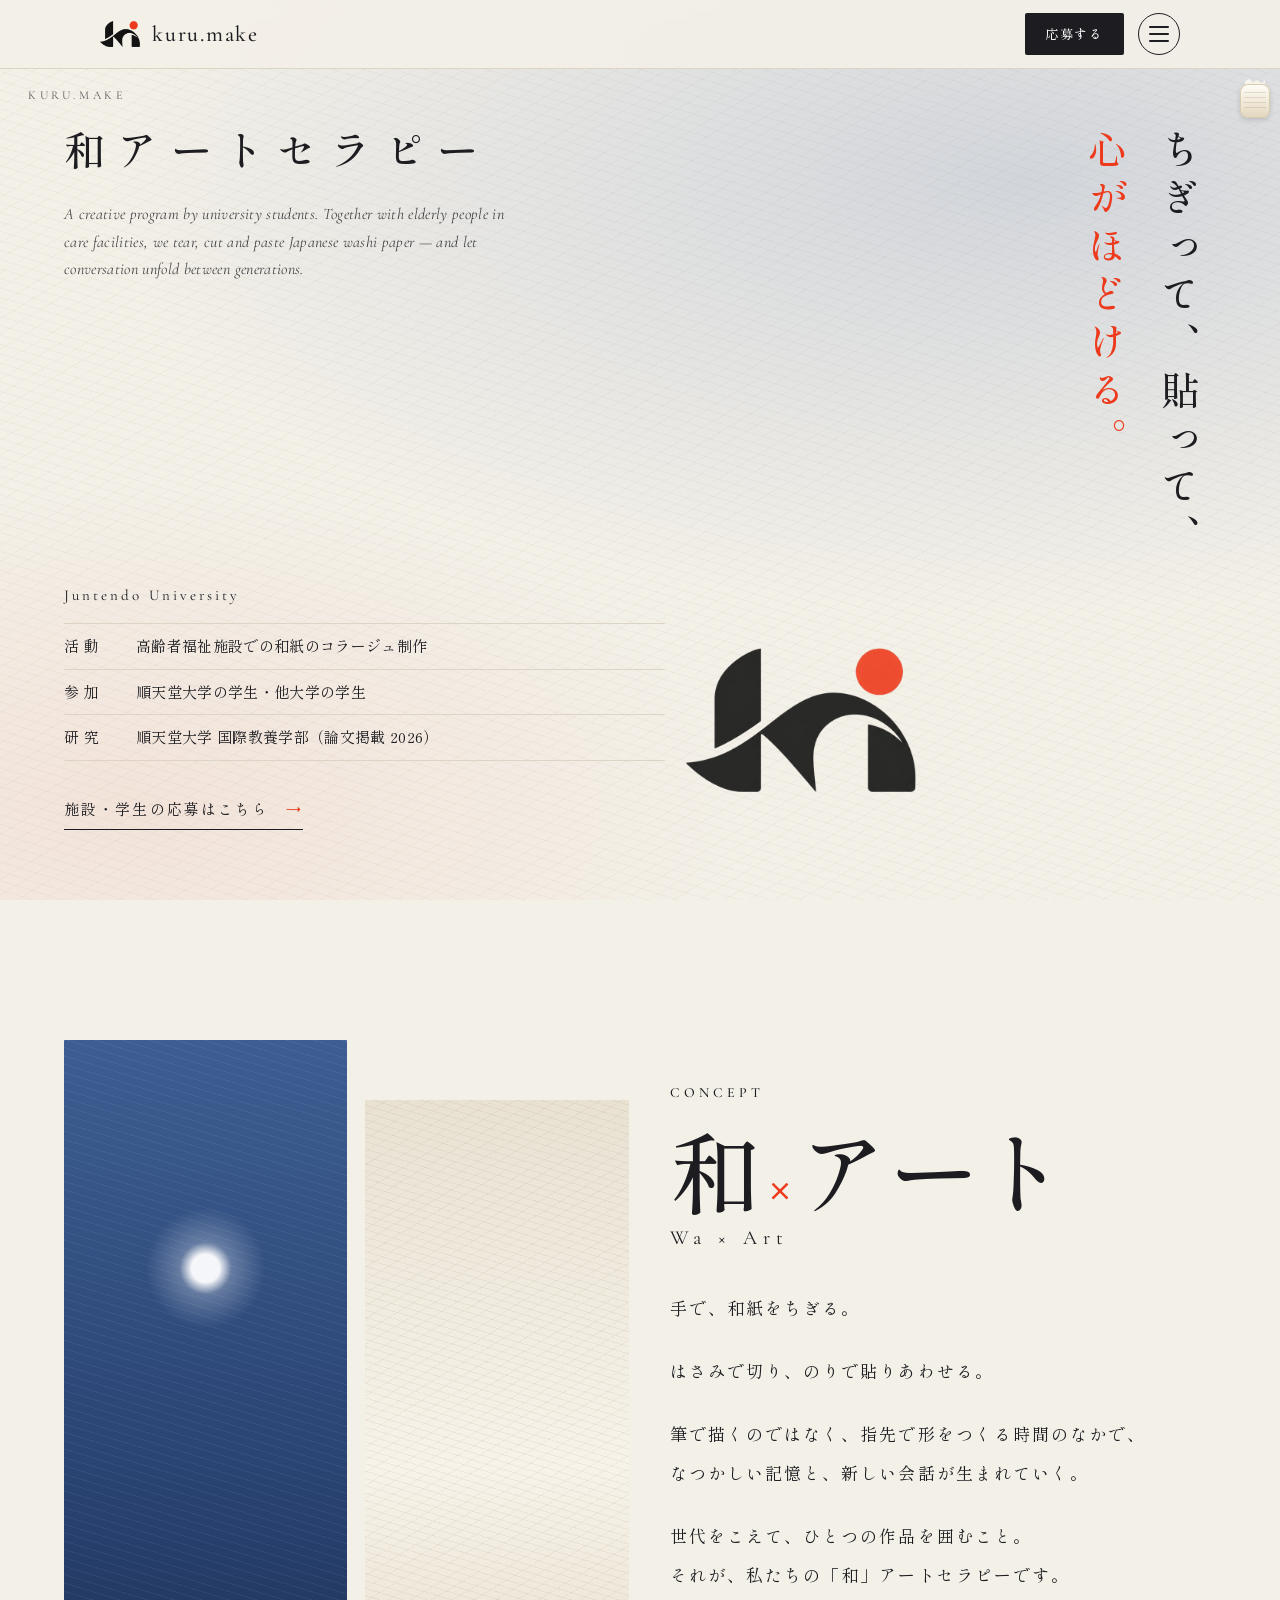
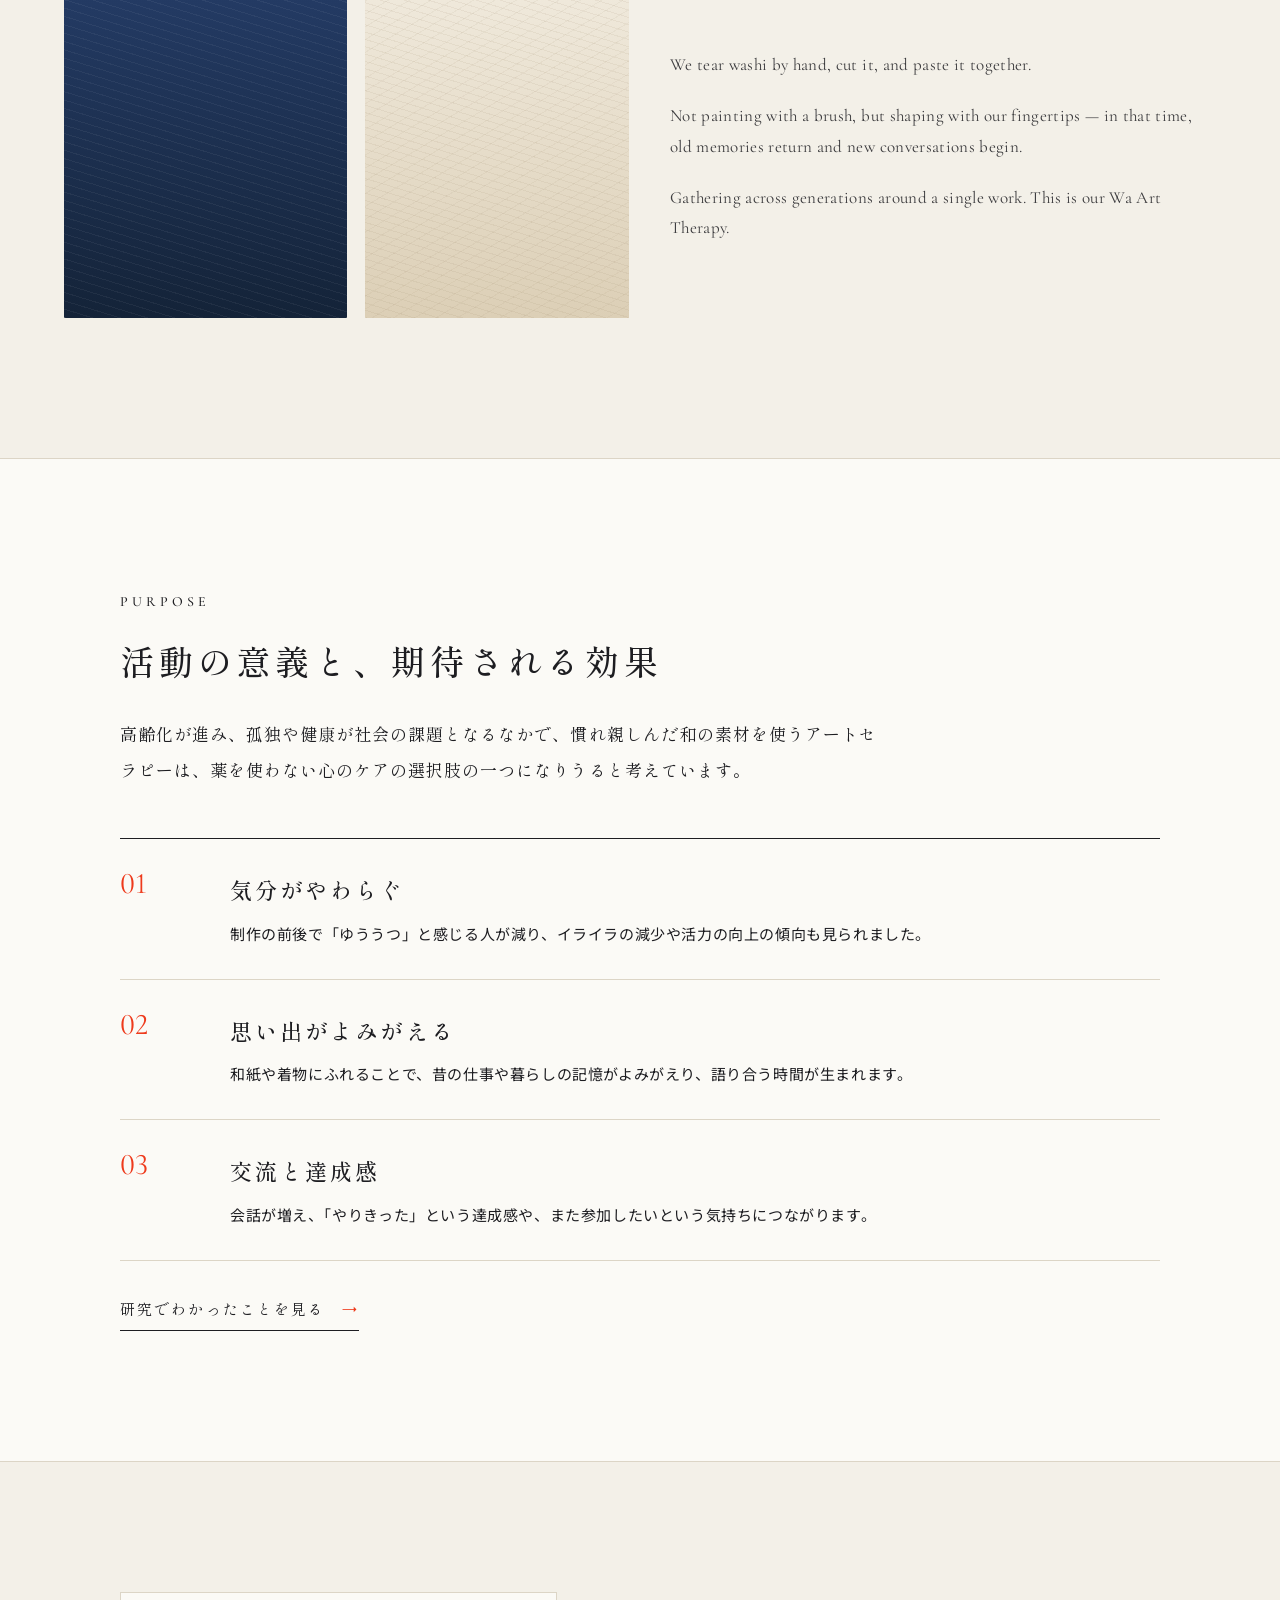
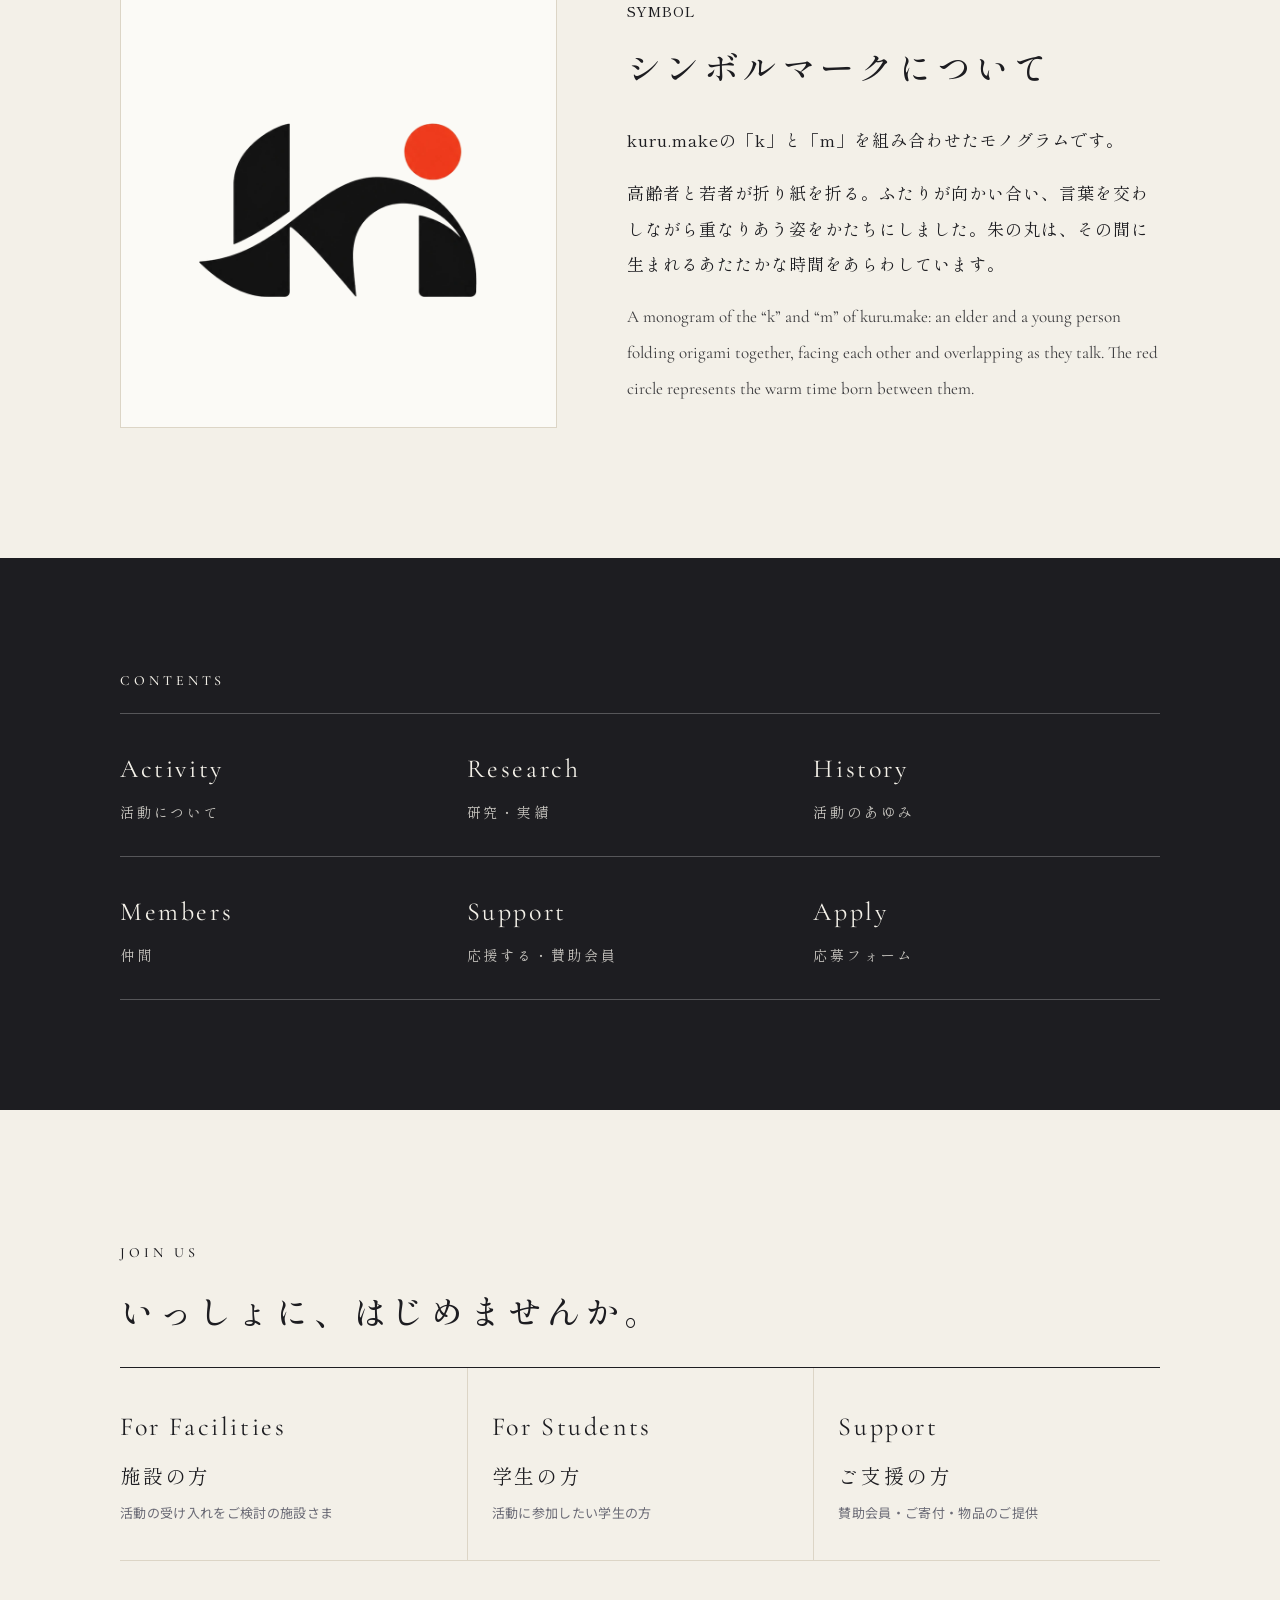
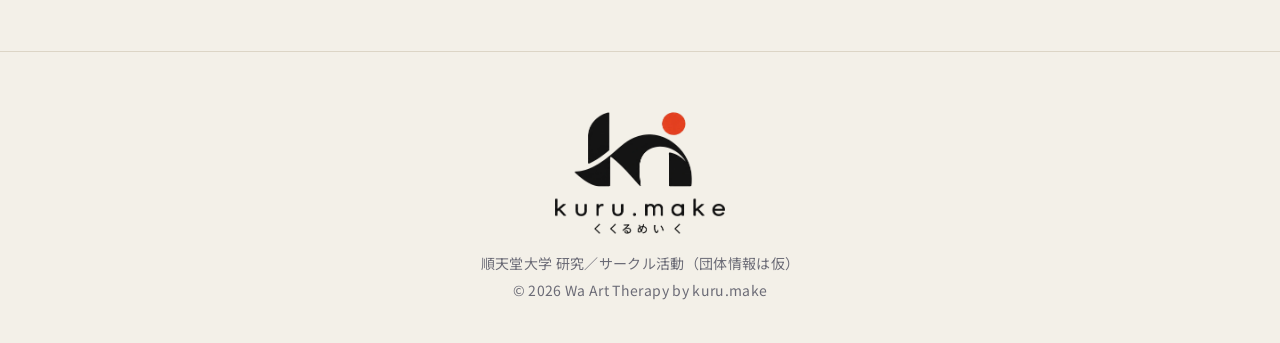
==== index.html @ 8d51c444 "List past activities and season entries newest first Co-Authored-By: Claude Opus 5.5 <noreply@anthro" ====
<!DOCTYPE html>
<html lang="ja">
<head>
<meta charset="UTF-8">
<meta name="viewport" content="width=device-width, initial-scale=1">
<meta http-equiv="Cache-Control" content="no-cache">
<link rel="icon" href="assets/favicon.png">
<meta name="theme-color" content="#F3F0E8">
<title>和アートセラピー｜順天堂大学×世代をつなぐアート活動</title>
<meta name="description" content="順天堂大学の学生と他大学の学生が高齢者施設を訪れ、和紙をちぎり・切り・貼って形づくる活動「和アートセラピー」。">
<link rel="preconnect" href="https://fonts.googleapis.com">
<link rel="preconnect" href="https://fonts.gstatic.com" crossorigin>
<link href="https://fonts.googleapis.com/css2?family=Noto+Sans+JP:wght@400;500;700&family=Shippori+Mincho:wght@400;500;600&family=Cormorant+Garamond:ital,wght@0,400;0,500;1,400&display=swap" rel="stylesheet">
<link rel="stylesheet" href="style.css?v=22">
</head>
<body>


<header>
  <div class="container nav">
    <a href="index.html" class="logo"><img src="assets/mark.png" alt="" width="40" height="25"><span>kuru.make</span></a>
    <div class="nav-right">
      <a href="apply.html" class="btn small">応募する</a>
      <button class="menu-btn" aria-label="メニューを開く" aria-expanded="false" aria-controls="menu"><span></span><span></span><span></span></button>
    </div>
  </div>
  <nav class="menu" id="menu">
    <ul class="container">
      <li><a href="index.html" aria-current="page">トップ</a></li>
      <li><a href="activity.html">活動について</a></li>
      <li><a href="research.html">研究・実績</a></li>
      <li><a href="history.html">活動のあゆみ</a></li>
      <li><a href="members.html">仲間</a></li>
      <li><a href="support.html">応援する・賛助会員</a></li>
      <li><a href="apply.html">応募フォーム</a></li>
    </ul>
  </nav>
</header>

<main id="top">

<!-- ファーストビュー -->
<section class="ed-hero" data-label="kuru.make">
  <div class="ed-hero-bg" aria-hidden="true"></div>
  <div class="ed-hero-in">
    <p class="ed-title ed-title-ja">和アートセラピー</p>
    <p class="ed-intro-en">A creative program by university students. Together with elderly people in care facilities, we tear, cut and paste Japanese washi paper — and let conversation unfold between generations.</p>
    <h1 class="ed-catch"><span>ちぎって、貼って、</span><span>心がほどける。</span></h1>
    <img class="ed-hero-mark" src="assets/mark.png" alt="" aria-hidden="true">
    <div class="ed-hero-info">
      <p class="ed-place">Juntendo University</p>
      <dl>
        <div><dt>活動</dt><dd>高齢者福祉施設での和紙のコラージュ制作</dd></div>
        <div><dt>参加</dt><dd>順天堂大学の学生・他大学の学生</dd></div>
        <div><dt>研究</dt><dd>順天堂大学 国際教養学部（論文掲載 2026）</dd></div>
      </dl>
      <a href="apply.html" class="ed-link">施設・学生の応募はこちら</a>
    </div>
  </div>
</section>

<!-- コンセプト -->
<section class="ed-concept" id="about" data-label="Concept">
  <div class="ed-panels" aria-hidden="true">
    <div class="ed-panel p1"></div>
    <div class="ed-panel p2"></div>
  </div>
  <div class="ed-text">
    <p class="ed-kicker">Concept</p>
    <h2 class="ed-h">和<span class="ed-x">×</span><span class="ed-art">アート</span><small>Wa × Art</small></h2>
    <div class="ed-ja">
      <p>手で、和紙をちぎる。</p>
      <p>はさみで切り、のりで貼りあわせる。</p>
      <p>筆で描くのではなく、指先で形をつくる時間のなかで、<br>なつかしい記憶と、新しい会話が生まれていく。</p>
      <p>世代をこえて、ひとつの作品を囲むこと。<br>それが、私たちの「和」アートセラピーです。</p>
    </div>
    <div class="ed-en">
      <p>We tear washi by hand, cut it, and paste it together.</p>
      <p>Not painting with a brush, but shaping with our fingertips — in that time, old memories return and new conversations begin.</p>
      <p>Gathering across generations around a single work. This is our Wa Art Therapy.</p>
    </div>
  </div>
</section>

<!-- 意義・期待される効果 -->
<section class="ed-purpose" id="purpose" data-label="Purpose">
  <div class="ed-wrap">
    <p class="ed-kicker">Purpose</p>
    <h2 class="ed-h2">活動の意義と、期待される効果</h2>
    <p class="ed-lead">高齢化が進み、孤独や健康が社会の課題となるなかで、慣れ親しんだ和の素材を使うアートセラピーは、薬を使わない心のケアの選択肢の一つになりうると考えています。</p>
    <ol class="ed-list">
      <li><span class="n">01</span><div><h3>気分がやわらぐ</h3><p>制作の前後で「ゆううつ」と感じる人が減り、イライラの減少や活力の向上の傾向も見られました。</p></div></li>
      <li><span class="n">02</span><div><h3>思い出がよみがえる</h3><p>和紙や着物にふれることで、昔の仕事や暮らしの記憶がよみがえり、語り合う時間が生まれます。</p></div></li>
      <li><span class="n">03</span><div><h3>交流と達成感</h3><p>会話が増え、「やりきった」という達成感や、また参加したいという気持ちにつながります。</p></div></li>
    </ol>
    <a href="research.html" class="ed-link">研究でわかったことを見る</a>
  </div>
</section>

<!-- ロゴについて -->
<section class="ed-logo" id="logo" data-label="Symbol">
  <div class="ed-wrap ed-logo-grid">
    <div class="ed-logo-fig"><img src="assets/mark.png" alt="kuru.make のシンボルマーク"></div>
    <div>
      <p class="ed-kicker">Symbol</p>
      <h2 class="ed-h2">シンボルマークについて</h2>
      <p>kuru.makeの「k」と「m」を組み合わせたモノグラムです。</p>
      <p>高齢者と若者が折り紙を折る。ふたりが向かい合い、言葉を交わしながら重なりあう姿をかたちにしました。朱の丸は、その間に生まれるあたたかな時間をあらわしています。</p>
      <p class="ed-en-s">A monogram of the “k” and “m” of kuru.make: an elder and a young person folding origami together, facing each other and overlapping as they talk. The red circle represents the warm time born between them.</p>
    </div>
  </div>
</section>

<!-- もっと知る -->
<section class="ed-index" data-label="Contents">
  <div class="ed-wrap">
    <p class="ed-kicker">Contents</p>
    <ul class="ed-toc">
      <li><a href="activity.html"><span class="en-t">Activity</span><span class="ja-t">活動について</span></a></li>
      <li><a href="research.html"><span class="en-t">Research</span><span class="ja-t">研究・実績</span></a></li>
      <li><a href="history.html"><span class="en-t">History</span><span class="ja-t">活動のあゆみ</span></a></li>
      <li><a href="members.html"><span class="en-t">Members</span><span class="ja-t">仲間</span></a></li>
      <li><a href="support.html"><span class="en-t">Support</span><span class="ja-t">応援する・賛助会員</span></a></li>
      <li><a href="apply.html"><span class="en-t">Apply</span><span class="ja-t">応募フォーム</span></a></li>
    </ul>
  </div>
</section>

<!-- 参加募集 -->
<section class="ed-join" id="contact" data-label="Join Us">
  <div class="ed-wrap">
    <p class="ed-kicker">Join Us</p>
    <h2 class="ed-h2">いっしょに、はじめませんか。</h2>
    <div class="ed-join-grid">
      <a href="apply.html#facility"><span class="en-t">For Facilities</span><span class="ja-t">施設の方</span><small>活動の受け入れをご検討の施設さま</small></a>
      <a href="apply.html#student"><span class="en-t">For Students</span><span class="ja-t">学生の方</span><small>活動に参加したい学生の方</small></a>
      <a href="apply.html#support"><span class="en-t">Support</span><span class="ja-t">ご支援の方</span><small>賛助会員・ご寄付・物品のご提供</small></a>
    </div>
  </div>
</section>

<p class="ed-section-label" aria-hidden="true"></p>
</main>

<footer>
  <div class="container">
    <img class="footer-logo" src="assets/logo.png" alt="kuru.make" width="190" height="137">
    <p>順天堂大学 研究／サークル活動（団体情報は仮）</p>
    <p>© 2026 Wa Art Therapy by kuru.make</p>
  </div>
</footer>

<script>
const io = new IntersectionObserver((es) => {
  es.forEach(e => { if (e.isIntersecting) { e.target.classList.add('in'); io.unobserve(e.target); } });
}, { threshold: .15 });
document.querySelectorAll('.fade').forEach(el => io.observe(el));
</script>
<script src="menu.js?v=4"></script>
<script src="motion.js?v=7"></script>
</body>
</html>
---- style.css ----
:root {
  --base: #FAF6EE;
  --ink: #2B2B33;
  --indigo: #3A5BA0;
  --persimmon: #F2784B;
  --wakakusa: #A8D26B;
  --sakura: #F6C9D0;
  --white: #FFFFFF;
  --muted: #6b6b76;
  --font-head: "Zen Maru Gothic", "Noto Sans JP", sans-serif;
  --font-body: "Noto Sans JP", sans-serif;
  --font-en: "Poppins", sans-serif;
  --radius: 28px;
}

* { box-sizing: border-box; margin: 0; padding: 0; }
html { scroll-behavior: smooth; }
body {
  font-family: var(--font-body);
  font-size: 17px;
  line-height: 1.9;
  color: var(--ink);
  background: var(--base);
  overflow-x: hidden;
}
img, svg { max-width: 100%; display: block; }
a { color: inherit; text-decoration: none; }

.container { width: min(1080px, 90%); margin: 0 auto; }
section { padding: 110px 0; position: relative; }

.en {
  font-family: var(--font-en);
  font-weight: 600;
  font-size: 13px;
  letter-spacing: .25em;
  text-transform: uppercase;
  color: var(--persimmon);
  display: block;
  margin-bottom: 10px;
}
h2 {
  font-family: var(--font-head);
  font-size: clamp(28px, 4.4vw, 44px);
  line-height: 1.4;
  font-weight: 900;
  margin-bottom: 28px;
}
h2 .mark {
  background: linear-gradient(transparent 62%, var(--sakura) 62%);
  padding: 0 .1em;
}

/* Header */
header {
  position: fixed; top: 0; left: 0; right: 0; z-index: 50;
  background: rgba(250, 246, 238, .88);
  backdrop-filter: blur(8px);
}
.nav { display: flex; align-items: center; justify-content: space-between; height: 68px; }
.logo { font-family: var(--font-head); font-weight: 900; font-size: 20px; display: flex; align-items: center; gap: 10px; }
.logo i { width: 26px; height: 26px; border-radius: 50%; background: var(--persimmon); display: inline-block; position: relative; }
.logo i::after { content: ""; position: absolute; width: 16px; height: 16px; border-radius: 50%; background: var(--wakakusa); right: -6px; bottom: -4px; mix-blend-mode: multiply; }
.nav ul { display: flex; gap: 26px; list-style: none; font-size: 15px; font-weight: 500; align-items: center; }
.nav ul a:hover { color: var(--persimmon); }

/* 三本線メニュー */
.nav-right { display: flex; align-items: center; gap: 14px; }
.menu-btn {
  width: 46px; height: 46px; border-radius: 50%; border: 2px solid var(--ink); background: var(--white);
  display: flex; flex-direction: column; align-items: center; justify-content: center; gap: 5px; cursor: pointer;
}
.menu-btn span { display: block; width: 20px; height: 2px; background: var(--ink); border-radius: 2px; transition: transform .25s, opacity .25s; }
.menu-btn[aria-expanded="true"] span:nth-child(1) { transform: translateY(7px) rotate(45deg); }
.menu-btn[aria-expanded="true"] span:nth-child(2) { opacity: 0; }
.menu-btn[aria-expanded="true"] span:nth-child(3) { transform: translateY(-7px) rotate(-45deg); }
.menu {
  position: absolute; top: 68px; left: 0; right: 0;
  background: var(--base); border-top: 1px solid #e8e1d2; box-shadow: 0 16px 30px rgba(43,43,51,.12);
  display: none;
}
.menu.open { display: block; }
.menu ul { list-style: none; display: grid; grid-template-columns: repeat(4, 1fr); gap: 4px 24px; padding: 24px 0 30px; }
.menu a { display: block; padding: 12px 4px; font-family: var(--font-head); font-weight: 700; font-size: 17px; border-bottom: 1px dashed #d9d2c2; }
.menu a:hover { color: var(--persimmon); }

.btn {
  display: inline-block;
  font-family: var(--font-head);
  font-weight: 700;
  padding: 16px 34px;
  border-radius: 999px;
  background: var(--persimmon);
  color: #fff;
  border: none;
  font-size: 17px;
  cursor: pointer;
  box-shadow: 0 6px 0 #c9532a;
  transition: transform .15s, box-shadow .15s;
}
.btn:hover { transform: translateY(3px); box-shadow: 0 3px 0 #c9532a; }
.btn.indigo { background: var(--indigo); box-shadow: 0 6px 0 #263f78; }
.btn.indigo:hover { box-shadow: 0 3px 0 #263f78; }
.btn.ghost { background: transparent; color: var(--ink); border: 2px solid var(--ink); box-shadow: none; }
.btn.small { padding: 10px 22px; font-size: 14px; box-shadow: 0 4px 0 #c9532a; }

/* Hero */
.hero { min-height: 100vh; display: flex; align-items: center; padding-top: 110px; }
.hero .container { position: relative; z-index: 2; }
.hero h1 {
  font-family: var(--font-head);
  font-weight: 900;
  font-size: clamp(40px, 7.4vw, 96px);
  line-height: 1.18;
  letter-spacing: .02em;
}
.hero h1 .c1 { color: var(--indigo); }
.hero h1 .c2 { color: var(--persimmon); }
.hero p.lead { margin: 30px 0 38px; max-width: 540px; font-size: 18px; }
.hero .cta { display: flex; gap: 18px; flex-wrap: wrap; }
.blob { position: absolute; border-radius: 50%; z-index: 1; }
.b1 { width: 420px; height: 420px; background: var(--sakura); right: -80px; top: 90px; }
.b2 { width: 260px; height: 260px; background: var(--wakakusa); right: 22%; bottom: 40px; opacity: .85; }
.b3 { width: 150px; height: 150px; background: var(--indigo); right: 8%; bottom: 150px; opacity: .9; }
.stroke { position: absolute; right: 6%; top: 28%; z-index: 1; width: min(420px, 60%); }

/* About */
.about-grid { display: grid; grid-template-columns: 1.1fr 1fr; gap: 60px; align-items: center; }
.about p + p { margin-top: 1em; }
.formula { display: flex; align-items: center; justify-content: center; gap: 10px; flex-wrap: wrap; }
.formula .circle {
  width: 150px; height: 150px; border-radius: 50%;
  display: flex; align-items: center; justify-content: center; text-align: center;
  font-family: var(--font-head); font-weight: 900; font-size: 20px; line-height: 1.4;
  mix-blend-mode: multiply;
}
.formula .a { background: var(--sakura); }
.formula .b { background: var(--wakakusa); margin-left: -36px; }
.formula .c { background: #BFD0F2; margin-left: -36px; }

/* Flow */
.flow { background: var(--white); border-radius: 60px 60px 0 0; }
.steps { display: grid; grid-template-columns: repeat(4, 1fr); gap: 22px; margin-top: 40px; }
.step { background: var(--base); border-radius: var(--radius); padding: 30px 24px; position: relative; }
.step:nth-child(even) { transform: translateY(26px); }
.step .num { font-family: var(--font-en); font-weight: 700; font-size: 44px; color: var(--persimmon); line-height: 1; }
.step h3 { font-family: var(--font-head); font-size: 20px; margin: 10px 0 8px; font-weight: 900; }
.step p { font-size: 15px; line-height: 1.8; }

/* Voices */
.voices { background: var(--white); padding-top: 140px; }
.cards { display: grid; grid-template-columns: repeat(3, 1fr); gap: 24px; margin-top: 30px; }
.card { border-radius: var(--radius); padding: 30px; font-size: 16px; }
.card:nth-child(1) { background: var(--sakura); }
.card:nth-child(2) { background: #DDEDBF; transform: rotate(-1.2deg); }
.card:nth-child(3) { background: #CFDBF3; }
.card .who { margin-top: 16px; font-weight: 700; font-size: 14px; }
.note { font-size: 13px; color: var(--muted); margin-top: 18px; }

/* Members */
.member-row { display: flex; flex-wrap: wrap; gap: 14px; margin-top: 24px; }
.chip { padding: 14px 26px; border-radius: 999px; font-family: var(--font-head); font-weight: 700; background: var(--white); border: 2px solid var(--ink); }
.chip.fill { background: var(--indigo); color: #fff; border-color: var(--indigo); }

/* メンバー紹介 */
.profiles-title { font-family: var(--font-head); font-weight: 900; font-size: 24px; margin: 50px 0 20px; }
.profiles { display: grid; grid-template-columns: repeat(auto-fill, minmax(230px, 1fr)); gap: 22px; }
.profile { background: var(--white); border-radius: var(--radius); padding: 28px 24px; text-align: center; transition: transform .25s cubic-bezier(.3,1.6,.5,1); }
.profile:hover { transform: translateY(-4px) rotate(-.8deg); }
.avatar {
  width: 96px; height: 96px; margin: 0 auto 14px; overflow: hidden;
  border-radius: 46% 54% 50% 50% / 52% 46% 54% 48%;
  display: flex; align-items: center; justify-content: center;
}
.avatar img { width: 100%; height: 100%; object-fit: cover; }
.avatar span { font-family: var(--font-head); font-weight: 900; font-size: 38px; }
.profile h4 { font-family: var(--font-head); font-weight: 900; font-size: 19px; }
.profile .grade { font-size: 14px; color: var(--muted); }
.profile .met { display: inline-block; margin: 12px 0 10px; font-size: 14px; background: var(--base); border-radius: 999px; padding: 4px 14px; }
.profile .met b { color: var(--persimmon); margin-right: 8px; }
.profile .comment { font-size: 15px; line-height: 1.8; text-align: left; }

/* Results */
.stat b small { font-size: .32em; margin-left: 4px; font-family: var(--font-body); }
.paper-link { margin-top: 36px; background: rgba(255,255,255,.1); border-radius: 20px; padding: 24px 28px; display: flex; flex-wrap: wrap; align-items: center; gap: 12px 24px; }
.paper-link .en { width: 100%; margin: 0; }
.paper-link p { flex: 1 1 260px; }
.btn.ghost-light { background: transparent; border: 2px solid #fff; color: #fff; box-shadow: none; padding: 12px 26px; font-size: 15px; }
.results { background: var(--indigo); color: #fff; border-radius: 60px; margin: 0 2%; }
.results .en { color: var(--wakakusa); }
.stats { display: grid; grid-template-columns: repeat(4, 1fr); gap: 20px; margin-top: 30px; }
.stat { text-align: center; }
.stat b { font-family: var(--font-en); font-size: clamp(44px, 6vw, 72px); display: block; line-height: 1.1; color: var(--wakakusa); }
.stat span { font-size: 15px; }
.results .note { color: #c9d4ee; }
.results .btn { margin-top: 30px; }

/* Support */
.support-grid { display: grid; grid-template-columns: repeat(3, 1fr); gap: 22px; margin-top: 30px; }
.support-card { background: var(--white); border-radius: var(--radius); padding: 30px 26px; }
.support-card .badge { font-family: var(--font-en); font-weight: 700; color: var(--persimmon); font-size: 28px; line-height: 1; }
.support-card h3 { font-family: var(--font-head); font-weight: 900; font-size: 22px; margin: 8px 0 6px; }
.support-card p { font-size: 15px; line-height: 1.8; }
.member-plan { margin-top: 40px; background: #FFF1E9; border-radius: var(--radius); padding: 44px 40px; }
.mp-head h3 { font-family: var(--font-head); font-weight: 900; font-size: 30px; margin-bottom: 6px; }
.mp-plans { display: grid; grid-template-columns: repeat(3, 1fr); gap: 18px; margin: 26px 0 30px; }
.plan { background: var(--white); border-radius: 20px; padding: 24px; border-top: 6px solid var(--persimmon); }
.plan:nth-child(2) { border-top-color: var(--wakakusa); }
.plan:nth-child(3) { border-top-color: var(--indigo); }
.plan h4 { font-family: var(--font-head); font-size: 18px; font-weight: 900; }
.plan b { display: block; font-size: 22px; margin: 6px 0 10px; }
.plan b small { font-size: 13px; font-weight: 500; color: var(--muted); }
.plan ul { list-style: none; font-size: 14px; line-height: 1.9; }
.plan li::before { content: "・"; color: var(--persimmon); }

/* Contact */
.contact-grid { display: grid; grid-template-columns: 1fr 1fr; gap: 28px; margin-top: 34px; }
.apply-card { border-radius: var(--radius); padding: 40px 34px; display: flex; flex-direction: column; gap: 14px; align-items: flex-start; }
.apply-card.fac { background: var(--sakura); }
.apply-card.you { background: #DDEDBF; }
.apply-card h3 { font-family: var(--font-head); font-size: 26px; font-weight: 900; }

footer { padding: 60px 0 40px; text-align: center; font-size: 14px; color: var(--muted); }
footer .logo { justify-content: center; color: var(--ink); margin-bottom: 12px; }

/* Fade in */
.fade { opacity: 0; transform: translateY(22px); transition: opacity .8s ease, transform .8s ease; }
.fade.in { opacity: 1; transform: none; }
.step.fade.in:nth-child(even) { transform: translateY(26px); }

/* Apply page */
.apply-hero { padding: 150px 0 40px; }
.apply-hero h1 { font-family: var(--font-head); font-weight: 900; font-size: clamp(34px, 6vw, 60px); line-height: 1.3; }
.tabs { display: flex; gap: 12px; margin: 30px 0 0; flex-wrap: wrap; }
.tab { padding: 14px 30px; border-radius: 999px; font-family: var(--font-head); font-weight: 700; border: 2px solid var(--ink); background: transparent; cursor: pointer; font-size: 16px; color: var(--ink); }
.tab.active { background: var(--ink); color: #fff; }
.form-wrap { background: var(--white); border-radius: var(--radius); padding: 44px; margin: 30px 0 100px; }
form.panel { display: none; }
form.panel.active { display: block; }
.field { margin-bottom: 24px; }
.field label { display: block; font-weight: 700; margin-bottom: 8px; font-size: 16px; }
.field label small { color: var(--persimmon); margin-left: 8px; font-weight: 500; }
input[type=text], input[type=email], input[type=tel], select, textarea {
  width: 100%; font: inherit; padding: 14px 16px; border-radius: 14px;
  border: 2px solid #e2dccd; background: var(--base); color: var(--ink);
}
input:focus, select:focus, textarea:focus { outline: none; border-color: var(--indigo); }
textarea { min-height: 130px; resize: vertical; }
.row2 { display: grid; grid-template-columns: 1fr 1fr; gap: 20px; }
.checks { display: flex; flex-wrap: wrap; gap: 12px 22px; }
.checks label { font-weight: 500; display: flex; align-items: center; gap: 8px; margin: 0; }
.checks input[type=radio] { accent-color: var(--persimmon); }
.checks input { width: 20px; height: 20px; accent-color: var(--persimmon); }
.thanks { display: none; text-align: center; padding: 50px 10px; }
.thanks h3 { font-family: var(--font-head); font-size: 28px; margin-bottom: 12px; }

/* ===== 施設フォーム：フォーマル寄り ===== */
body.is-formal .form-wrap { border-radius: 6px; border: 1px solid #d8d3c7; border-top: 4px solid var(--indigo); padding: 48px 56px; }
body.is-formal .tab { border-radius: 4px; }
body.is-formal .tab.active { background: var(--indigo); border-color: var(--indigo); }
.formal .formal-intro { border-bottom: 1px solid #e2dccd; padding-bottom: 26px; margin-bottom: 34px; }
.formal .formal-title { font-family: var(--font-body); font-weight: 700; font-size: 24px; margin-bottom: 14px; color: var(--ink); }
.formal .formal-intro p { font-size: 16px; }
.formal .req-note { margin-top: 10px; font-size: 14px !important; color: var(--muted); }
.formal .req { display: inline-block; font-size: 11px; font-weight: 700; color: #fff; background: #B5432A; border-radius: 3px; padding: 0 7px; margin-left: 10px; line-height: 1.8; vertical-align: middle; }
.formal fieldset { border: none; margin-bottom: 38px; }
.formal legend { display: flex; align-items: center; gap: 12px; width: 100%; font-weight: 700; font-size: 18px; padding-bottom: 10px; border-bottom: 2px solid var(--indigo); margin-bottom: 8px; }
.formal legend span { display: inline-flex; width: 28px; height: 28px; align-items: center; justify-content: center; background: var(--indigo); color: #fff; font-family: var(--font-en); font-size: 14px; border-radius: 3px; }
.formal .frow { display: grid; grid-template-columns: 220px 1fr; gap: 20px; align-items: center; padding: 16px 0; border-bottom: 1px solid #eee8dc; }
.formal .frow > label { font-weight: 700; font-size: 15px; margin: 0; }
.formal input[type=text], .formal input[type=email], .formal input[type=tel], .formal select, .formal textarea {
  border-radius: 4px; border: 1px solid #c9c2b2; background: #fff;
}
.formal input:focus, .formal select:focus, .formal textarea:focus { border-color: var(--indigo); box-shadow: 0 0 0 3px rgba(58,91,160,.15); }
.formal .checks input { accent-color: var(--indigo); }
.formal .privacy { background: #F4F1EA; border: 1px solid #e2dccd; border-radius: 4px; padding: 22px 26px; }
.formal .privacy h3 { font-size: 16px; font-weight: 700; margin-bottom: 6px; }
.formal .privacy p { font-size: 14px; line-height: 1.8; margin-bottom: 14px; color: #4a4a52; }
.formal .submit-row { text-align: center; margin-top: 10px; }
.formal .formal-btn { background: var(--indigo); border-radius: 4px; box-shadow: none; font-family: var(--font-body); padding: 16px 64px; letter-spacing: .08em; }
.formal .formal-btn:hover { transform: none; box-shadow: none; background: #2E4A86; }
.formal .thanks h3 { font-family: var(--font-body); font-size: 22px; }
@media (max-width: 860px) {
  body.is-formal .form-wrap { padding: 28px 20px; }
  .formal .frow { grid-template-columns: 1fr; gap: 8px; }
  .formal .formal-btn { width: 100%; padding: 16px; }
}

/* ===== History page ===== */
.hist-hero { padding: 130px 0 30px; }
.hist-hero h1 { font-family: var(--font-head); font-weight: 900; font-size: clamp(34px, 6vw, 60px); line-height: 1.3; }
.hist-hero p { margin-top: 12px; }

/* 縦帯パネル（月ごと） */
.strips {
  display: flex; height: 620px; margin-top: 30px;
  background: var(--ink);
}
.strip {
  position: relative; flex: 1 1 0; min-width: 0;
  overflow: hidden; cursor: pointer;
  border-right: 1px solid rgba(255,255,255,.35);
  transition: flex-grow .5s cubic-bezier(.2,.7,.2,1);
  color: var(--ink);
  background: var(--paper, var(--sakura));
  outline: none;
}
.strip:last-child { border-right: none; }
.strip.spring { --paper: #F6C9D0; --deep: #E89AA8; }
.strip.summer { --paper: #CDE6A6; --deep: #8DBF4E; }
.strip.autumn { --paper: #F8C2A6; --deep: #F2784B; }
.strip.winter { --paper: #C9D5EE; --deep: #3A5BA0; }

/* ちぎり和紙の形 */
.strip .tear {
  position: absolute; left: -10%; right: -10%;
  background: var(--deep); opacity: .55;
  clip-path: polygon(0 18%, 8% 6%, 15% 14%, 24% 2%, 33% 12%, 41% 0, 52% 10%, 60% 3%, 70% 14%, 79% 4%, 88% 12%, 100% 2%, 100% 100%, 0 100%);
}
.strip .tear.t1 { bottom: 0; height: 34%; }
.strip .tear.t2 { bottom: 22%; height: 18%; opacity: .25; transform: scaleX(-1); }
.strip .dot {
  position: absolute; width: 70px; height: 70px; border-radius: 50%;
  background: var(--white); opacity: .5; top: 52%; left: 50%; transform: translateX(-50%);
}

.strip .ttl {
  position: absolute; top: 36px; left: 50%; transform: translateX(-50%);
  writing-mode: vertical-rl;
  font-family: var(--font-head); font-weight: 900;
  font-size: clamp(20px, 2.2vw, 30px); letter-spacing: .12em; line-height: 1.2;
  white-space: nowrap;
}
.strip .ttl .mon { color: var(--deep); filter: brightness(.8); }
.strip .sub {
  position: absolute; bottom: 24px; left: 12px;
  writing-mode: vertical-rl;
  font-family: var(--font-en); font-size: 12px; letter-spacing: .2em; text-transform: uppercase;
  white-space: nowrap; color: var(--ink); opacity: .7;
}
.strip .detail {
  position: absolute; left: 14px; right: 14px; bottom: 24px;
  background: rgba(255,255,255,.92); border-radius: 16px; padding: 16px 16px;
  opacity: 0; transform: translateY(16px); transition: opacity .35s .15s, transform .35s .15s;
  pointer-events: none;
}
.strip .detail h3 { font-family: var(--font-head); font-size: 18px; font-weight: 900; line-height: 1.4; }
.strip .detail .tag { display: inline-block; font-size: 12px; font-weight: 700; padding: 2px 12px; border-radius: 999px; background: var(--deep); color: #fff; margin-bottom: 8px; }
.strip .detail p { font-size: 15px; line-height: 1.8; margin-top: 6px; }

.strips:hover .strip, .strips.has-open .strip { flex-grow: .9; }
.strip:hover, .strip:focus-visible, .strip.open { flex-grow: 2.2 !important; }
.strip:hover .detail, .strip:focus-visible .detail, .strip.open .detail { opacity: 1; transform: none; }
.strip:hover .ttl, .strip.open .ttl { left: 24px; transform: none; }
.strip .ttl { transition: left .4s; }

/* 下の大きな英字 */
.hist-word {
  position: relative; background: var(--ink); color: var(--base);
  padding: 30px 0 60px; overflow: hidden;
}
.hist-word .big {
  font-family: var(--font-en); font-weight: 700; font-size: clamp(64px, 13vw, 180px);
  line-height: 1; letter-spacing: -.01em; opacity: .95;
}
.hist-word .line { display: flex; align-items: center; gap: 16px; margin-top: 10px; font-family: var(--font-head); font-weight: 700; }
.hist-word .line::before { content: ""; width: 80px; height: 2px; background: var(--base); }

/* 季節ごとの一覧 */
.season-list { display: grid; grid-template-columns: repeat(4, 1fr); gap: 22px; margin-top: 30px; }
.season { border-radius: var(--radius); padding: 28px 24px; background: var(--white); position: relative; overflow: hidden; }
.season::before {
  content: ""; position: absolute; left: -10%; right: -10%; top: 0; height: 64px; background: var(--paper);
  clip-path: polygon(0 0, 100% 0, 100% 70%, 90% 88%, 80% 72%, 68% 95%, 57% 76%, 45% 92%, 34% 74%, 22% 96%, 12% 78%, 0 90%);
}
.season.spring { --paper: #F6C9D0; --deep: #E89AA8; }
.season.summer { --paper: #CDE6A6; --deep: #8DBF4E; }
.season.autumn { --paper: #F8C2A6; --deep: #F2784B; }
.season.winter { --paper: #C9D5EE; --deep: #3A5BA0; }
.season h3 { position: relative; font-family: var(--font-head); font-size: 26px; font-weight: 900; margin-bottom: 34px; }
.season h3 small { font-family: var(--font-en); font-size: 12px; letter-spacing: .2em; margin-left: 8px; }
.season ul { list-style: none; }
.season li { padding: 12px 0; border-top: 1px dashed #d9d2c2; font-size: 15px; line-height: 1.6; }
.season li b { font-family: var(--font-en); color: var(--deep); margin-right: 10px; display: inline-block; min-width: 2.6em; }

@media (max-width: 860px) {
  section { padding: 80px 0; }
  .menu ul { grid-template-columns: 1fr; padding: 10px 0 20px; }
  .menu a { padding: 14px 4px; }
  .about-grid, .contact-grid, .cards, .row2, .support-grid, .mp-plans { grid-template-columns: 1fr; }
  .member-plan { padding: 30px 20px; }
  .steps { grid-template-columns: 1fr 1fr; }
  .step:nth-child(even), .step.fade.in:nth-child(even) { transform: none; }
  .stats { grid-template-columns: 1fr 1fr; gap: 30px; }
  .b1 { width: 260px; height: 260px; top: 70px; right: -90px; }
  .b2 { width: 160px; height: 160px; right: 10%; }
  .b3 { display: none; }
  .stroke { display: none; }
  .results { border-radius: 36px; }
  .form-wrap { padding: 28px 20px; }

  /* 履歴：スマホは横帯を縦に積む */
  .strips { flex-direction: column; height: auto; margin: 24px 16px 0; background: transparent; gap: 8px; }
  .strip, .strips:hover .strip, .strips.has-open .strip, .strip:hover, .strip.open { flex: none !important; }
  .strip { border: none; border-radius: 14px; padding: 18px 48px 22px 18px; }
  .strip::after {
    content: "＋"; position: absolute; right: 18px; top: 18px;
    font-weight: 700; font-size: 18px; line-height: 1.6; color: var(--ink); opacity: .6; z-index: 1;
  }
  .strip.open::after { content: "－"; }
  .strip .ttl, .strip:hover .ttl, .strip.open .ttl {
    position: relative; z-index: 1; writing-mode: horizontal-tb; top: auto; left: auto; transform: none;
    font-size: 19px; letter-spacing: .04em; white-space: normal; line-height: 1.5;
  }
  .strip .ttl .mon { display: inline-block; min-width: 2.8em; }
  .strip .sub { position: relative; z-index: 1; writing-mode: horizontal-tb; bottom: auto; left: auto; display: block; margin-top: 2px; font-size: 11px; }
  .strip .tear.t1 { height: 14px; }
  .strip .tear.t2, .strip .dot { display: none; }
  .strip .detail { position: relative; left: auto; right: auto; bottom: auto; z-index: 1; opacity: 1; transform: none; margin: 14px 0 0; display: none; padding: 14px 16px; }
  .strip .detail h3 { display: none; }
  .strip.open .detail { display: block; }
  .season-list { grid-template-columns: 1fr 1fr; }
}
@media (max-width: 520px) { .season-list { grid-template-columns: 1fr; } }
/* ===== 動きは控えめに（ボタン・スクロール） ===== */
.btn, .btn:hover { transition: background .2s, box-shadow .15s, transform .15s; animation: none; }
.btn:active { transform: translateY(4px); box-shadow: 0 2px 0 #c9532a; }
.btn.indigo:active { box-shadow: 0 2px 0 #263f78; }
.fade { opacity: 0; transform: none; transition: opacity .6s ease; }
.fade.in { opacity: 1; }
.step.fade:nth-child(even) { transform: translateY(26px); }

/* ===== 袋とじ ===== */
.fukuro { position: relative; isolation: isolate; }
.fk-seal { position: absolute; inset: 0; z-index: 5; border-radius: inherit; perspective: 900px; touch-action: pan-y; }
.fk-flap { position: absolute; inset: 0; border-radius: inherit; transform-origin: 50% 0; transition: transform .8s cubic-bezier(.5,0,.3,1), opacity .8s; }
.fk-face {
  position: absolute; inset: 0; border-radius: inherit; overflow: hidden;
  display: flex; flex-direction: column; align-items: center; justify-content: center; gap: 6px; text-align: center; padding: 20px;
  background-color: #FBF7EF;
  background-image:
    radial-gradient(circle at 20% 30%, rgba(242,120,75,.10) 0 2px, transparent 3px),
    radial-gradient(circle at 70% 60%, rgba(58,91,160,.08) 0 2px, transparent 3px),
    repeating-linear-gradient(17deg, rgba(160,140,110,.08) 0 1px, transparent 1px 9px),
    repeating-linear-gradient(-31deg, rgba(160,140,110,.07) 0 1px, transparent 1px 13px);
  background-size: 140px 140px, 190px 190px, auto, auto;
  border: 1px solid #e6dfcf; box-shadow: 0 4px 14px rgba(43,43,51,.08);
}
.fk-label { font-family: var(--font-head); font-weight: 900; font-size: 20px; color: var(--ink); }
.fk-hint { font-size: 13px; color: var(--muted); }
.fk-perf { position: absolute; left: 18px; right: 18px; top: 26px; height: 0; border-top: 2px dashed #b9ad96; cursor: col-resize; }
.fk-perf::before { content: "✂"; position: absolute; left: -16px; top: -14px; font-size: 16px; color: var(--persimmon); }
.fk-perf::after { content: ""; position: absolute; left: 0; right: 0; top: -22px; height: 44px; }
.fk-cut { position: absolute; left: 0; top: -2px; height: 2px; width: 0; background: var(--persimmon); }
.fk-open {
  position: absolute; right: 14px; bottom: 12px; font: 700 13px var(--font-head); color: var(--muted);
  background: transparent; border: none; text-decoration: underline; cursor: pointer; padding: 6px;
}
.fukuro.opened .fk-flap { transform: rotateX(-100deg); opacity: 0; }
.fukuro.opened .fk-perf, .fukuro.opened .fk-open { opacity: 0; transition: opacity .2s; }

/* ===== スクロールバー：和紙のロール ===== */
html.has-roll { scrollbar-width: none; }
html.has-roll::-webkit-scrollbar { display: none; }
.roll-bar { position: fixed; right: 8px; top: 84px; bottom: 20px; width: 34px; z-index: 60; cursor: grab; touch-action: none; }
.roll-bar.grab { cursor: grabbing; }
.roll-sheet {
  position: absolute; left: 7px; right: 7px; top: 0; border-radius: 3px 3px 0 0;
  background-color: #FBF7EF;
  background-image: repeating-linear-gradient(17deg, rgba(160,140,110,.12) 0 1px, transparent 1px 7px);
  box-shadow: inset 0 0 0 1px #e2d9c6, 1px 1px 3px rgba(43,43,51,.08);
}
.roll-sheet::before { /* 上端はちぎった和紙 */
  content: ""; position: absolute; left: 0; right: 0; top: -5px; height: 6px; background: inherit;
  clip-path: polygon(0 100%, 0 40%, 20% 0, 40% 60%, 60% 10%, 80% 70%, 100% 20%, 100% 100%);
}
.roll-core {
  position: absolute; left: 50%; top: 0; width: var(--d, 30px); height: 34px; margin-left: calc(var(--d, 30px) / -2);
  border-radius: 8px;
  background: linear-gradient(180deg, #fffdf8 0%, #F3ECDD 45%, #E2D6BE 100%);
  box-shadow: 0 2px 5px rgba(43,43,51,.18), inset 0 0 0 1px #d8ccb3;
}
.roll-core span { /* 巻きのしるし（回転する） */
  position: absolute; inset: 6px 4px; border-radius: 4px;
  background: repeating-linear-gradient(0deg, transparent 0 4px, rgba(160,140,110,.25) 4px 5px);
  background-position: 0 calc(var(--spin, 0deg) / 1deg * .1px);
}
@media (max-width: 860px) {
  .roll-bar { width: 22px; right: 4px; top: 76px; }
  .roll-sheet { left: 5px; right: 5px; }
  .roll-core { height: 24px; }
}

/* ===== オープニング：和紙をやぶる ===== */
html.intro-lock, html.intro-lock body { overflow: hidden; }
.washi { position: fixed; inset: 0; z-index: 200; touch-action: none; cursor: grab; user-select: none; -webkit-user-select: none; outline: none; }
.washi.pulling { cursor: grabbing; }
.w-top, .w-bottom { position: absolute; inset: 0; filter: drop-shadow(0 6px 14px rgba(43,43,51,.18)); transition: transform 1s cubic-bezier(.5,0,.3,1), opacity 1s; }
.w-piece {
  position: absolute; inset: 0;
  background-color: #FBF7EF;
  background-image:
    radial-gradient(circle at 20% 30%, rgba(242,120,75,.10) 0 2px, transparent 3px),
    radial-gradient(circle at 70% 60%, rgba(58,91,160,.08) 0 2px, transparent 3px),
    repeating-linear-gradient(17deg, rgba(160,140,110,.07) 0 1px, transparent 1px 9px),
    repeating-linear-gradient(-31deg, rgba(160,140,110,.06) 0 1px, transparent 1px 13px);
  background-size: 140px 140px, 190px 190px, auto, auto;
}
.w-top .w-piece { clip-path: inset(0 0 50% 0); }
.w-bottom .w-piece { clip-path: inset(50% 0 0 0); }
.washi.torn .w-top { transform: translateY(-105%) rotate(-5deg); }
.washi.torn .w-bottom { transform: translateY(105%) rotate(4deg); }
.washi.torn { pointer-events: none; }
.washi.torn .w-skip, .washi.torn .w-hint { opacity: 0; }
.washi.pulling .w-piece { transform: scale(1.005); }
.washi.nudge .w-top, .washi.nudge .w-bottom { animation: nudge .45s; }
@keyframes nudge { 25% { transform: translateX(-6px) rotate(-.4deg); } 60% { transform: translateX(5px) rotate(.3deg); } }
.w-title { position: absolute; left: 0; right: 0; top: 34%; text-align: center; }
.w-title b { display: block; font-family: var(--font-head); font-weight: 900; font-size: clamp(34px, 7vw, 72px); color: var(--ink); }
.w-hint {
  position: absolute; left: 0; right: 0; top: 60%; text-align: center;
  font-family: var(--font-head); font-weight: 700; color: var(--muted); transition: opacity .3s;
}
.w-finger {
  display: block; width: 26px; height: 26px; border-radius: 50%; background: var(--persimmon); opacity: .8;
  margin: 0 auto 14px; animation: swipe 1.8s ease-in-out infinite;
  box-shadow: 0 0 0 8px rgba(242,120,75,.2);
}
@keyframes swipe { 0% { transform: translateX(-90px); opacity: 0; } 20% { opacity: .8; } 80% { opacity: .8; } 100% { transform: translateX(90px); opacity: 0; } }
.w-crease { position: absolute; inset: 0; width: 100%; height: 100%; pointer-events: none; }
.w-crease polyline { fill: none; stroke: var(--persimmon); stroke-width: 3; stroke-dasharray: 2 7; stroke-linecap: round; opacity: .7; }
.w-skip {
  position: absolute; right: 20px; bottom: 24px; font: 700 15px var(--font-head);
  background: transparent; border: 2px solid var(--ink); color: var(--ink); border-radius: 999px; padding: 8px 22px; cursor: pointer;
  transition: opacity .3s;
}

@media (prefers-reduced-motion: reduce) {
  .fk-flap { transition: none; }
  .washi { display: none; }
  .fade { opacity: 1; transform: none; transition: none; }
  .strip, .strip .detail, .strip .ttl { transition: none; }
}
.stats.fukuro { border-radius: 20px; padding: 24px 0; min-height: 180px; }
.card.fukuro { min-height: 170px; }

/* ===== ページ分割まわり ===== */
.menu a[aria-current="page"] { color: var(--persimmon); }
.page-hero { padding: 140px 0 20px; }
.page-hero h1 { font-family: var(--font-head); font-weight: 900; font-size: clamp(32px, 5.6vw, 56px); line-height: 1.3; }
.page-hero p { margin-top: 12px; max-width: 640px; }
.page-hero + section { padding-top: 60px; }

/* 意義・目的 */
.purpose { background: var(--white); border-radius: 60px 60px 0 0; }
.purpose-grid { display: grid; grid-template-columns: repeat(3, 1fr); gap: 22px; margin-top: 30px; }
.purpose-card { background: var(--base); border-radius: var(--radius); padding: 30px 26px; }
.purpose-card .num { font-family: var(--font-en); font-weight: 700; font-size: 34px; color: var(--persimmon); line-height: 1; }
.purpose-card h3 { font-family: var(--font-head); font-weight: 900; font-size: 22px; margin: 10px 0 8px; }
.purpose-card p { font-size: 15px; line-height: 1.85; }

/* ページ案内 */
.guide { background: var(--white); padding-top: 40px; }
.guide-grid { display: grid; grid-template-columns: repeat(3, 1fr); gap: 18px; margin-top: 26px; }
.guide-card { display: block; background: var(--base); border-radius: 20px; padding: 24px 24px 26px; border: 2px solid transparent; transition: border-color .2s; position: relative; }
.guide-card:hover { border-color: var(--ink); }
.guide-card::after { content: "→"; position: absolute; right: 22px; top: 22px; font-weight: 700; }
.guide-card .en { margin-bottom: 4px; }
.guide-card h3 { font-family: var(--font-head); font-weight: 900; font-size: 20px; }
.guide-card p { font-size: 14px; color: var(--muted); line-height: 1.7; margin-top: 4px; }

/* 研究・実績 */
.topic-list { list-style: none; margin-top: 24px; border-top: 1px solid #e2dccd; }
.topic-list li { padding: 18px 4px; border-bottom: 1px solid #e2dccd; display: grid; grid-template-columns: 200px 1fr; gap: 16px; }
.topic-list b { font-family: var(--font-head); font-size: 18px; color: var(--indigo); }
.paper-box { margin-top: 34px; background: var(--white); border-radius: var(--radius); padding: 28px 30px; display: flex; flex-wrap: wrap; gap: 16px 30px; align-items: center; justify-content: space-between; }
.paper-box h3 { font-family: var(--font-head); font-weight: 900; font-size: 22px; }
.results-list, .past { padding-top: 40px; }
.result-table { display: grid; grid-template-columns: repeat(2, 1fr); gap: 0 40px; border-top: 2px solid var(--ink); }
.result-table div { display: flex; justify-content: space-between; align-items: baseline; padding: 18px 4px; border-bottom: 1px solid #e2dccd; }
.result-table dt { font-weight: 700; }
.result-table dd { font-family: var(--font-en); font-weight: 700; font-size: 26px; color: var(--indigo); }
.past-table { width: 100%; border-collapse: collapse; background: var(--white); border-radius: 16px; overflow: hidden; margin-bottom: 24px; }
.past-table th, .past-table td { text-align: left; padding: 14px 18px; border-bottom: 1px solid #eee8dc; font-size: 15px; }
.past-table th { background: var(--ink); color: #fff; font-weight: 700; font-size: 14px; }
.past-table td:first-child { white-space: nowrap; font-weight: 700; }

/* 研究でわかったこと */
.study-meta { margin-top: 24px; background: var(--white); border-radius: 20px; padding: 6px 24px; }
.study-meta div { display: grid; grid-template-columns: 80px 1fr; gap: 16px; padding: 14px 0; border-bottom: 1px solid #eee8dc; }
.study-meta div:last-child { border-bottom: none; }
.study-meta dt { font-weight: 700; color: var(--indigo); }
.study-meta dd { font-size: 15px; line-height: 1.8; }
.sub-h { font-family: var(--font-head); font-weight: 900; font-size: 24px; margin: 44px 0 16px; }
.effect-list { list-style: none; display: grid; grid-template-columns: repeat(2, 1fr); gap: 16px; }
.effect-list li { background: var(--white); border-radius: 20px; padding: 20px 22px; border-left: 6px solid var(--persimmon); }
.effect-list li:nth-child(n+3) { border-left-color: var(--wakakusa); }
.effect-list li:nth-child(n+5) { border-left-color: var(--indigo); }
.effect-list b { font-family: var(--font-head); font-size: 18px; }
.effect-list p { font-size: 15px; line-height: 1.8; margin-top: 4px; }
.research strong { background: linear-gradient(transparent 62%, var(--sakura) 62%); }
.caveat { margin-top: 30px; background: #F4F1EA; border: 1px solid #e2dccd; border-radius: 16px; padding: 20px 24px; }
.caveat h4 { font-size: 16px; font-weight: 700; margin-bottom: 4px; }
.caveat p { font-size: 15px; line-height: 1.8; color: #4a4a52; }
@media (max-width: 860px) {
  .effect-list { grid-template-columns: 1fr; }
  .study-meta div { grid-template-columns: 1fr; gap: 2px; }
}

/* 前へ・次へ */
.pager { display: grid; grid-template-columns: 1fr 1fr; gap: 16px; padding: 30px 0 10px; }
.pn { display: block; background: var(--white); border-radius: 18px; padding: 18px 22px; font-family: var(--font-head); font-weight: 900; font-size: 18px; border: 2px solid transparent; transition: border-color .2s; }
.pn:hover { border-color: var(--ink); }
.pn small { display: block; font-family: var(--font-body); font-weight: 500; font-size: 12px; color: var(--muted); }
.pn.prev small::before { content: "← "; }
.pn.next { text-align: right; }
.pn.next small::after { content: " →"; }

@media (max-width: 860px) {
  .purpose-grid, .guide-grid, .result-table { grid-template-columns: 1fr; }
  .purpose { border-radius: 36px 36px 0 0; }
  .topic-list li { grid-template-columns: 1fr; gap: 4px; }
  .page-hero { padding-top: 110px; }
  .past-table th:nth-child(3), .past-table td:nth-child(3) { display: none; }
  .pn { font-size: 15px; padding: 14px 16px; }
}
.text-link { font-weight: 700; color: var(--indigo); border-bottom: 2px solid var(--indigo); padding-bottom: 2px; }
.purpose p b { background: linear-gradient(transparent 62%, var(--sakura) 62%); }

/* オープニングの文字位置（破れ目の中央線にかからないように） */
.w-title { top: auto; bottom: calc(50% + 28px); }
.w-title .en { margin-bottom: 6px; }
.w-hint { top: calc(50% + 36px); font-size: clamp(15px, 1.8vw, 22px); letter-spacing: .06em; padding: 0 20px; }
.w-hint .for-mouse { display: none; }
@media (hover: hover) and (pointer: fine) {
  .w-hint .for-touch { display: none; }
  .w-hint .for-mouse { display: inline; }
  .w-finger { width: 18px; height: 18px; border-radius: 3px 50% 50% 50%; margin-bottom: 18px; }
}

/* =========================================================
   洗練レイヤー（ロゴ：墨 × 朱 に合わせる）
   ========================================================= */
:root {
  --ink: #1D1D21;
  --shu: #EE3A1C;          /* ロゴの朱 */
  --shu-deep: #C42E14;
  --line: #E4DCCB;
  --persimmon: var(--shu);
  --radius: 18px;
}
body { letter-spacing: .02em; }
h2 { font-weight: 700; letter-spacing: .04em; }
h2 .mark { background: none; padding: 0; color: var(--shu); }
.en { color: var(--shu); letter-spacing: .3em; font-size: 12px; display: flex; align-items: center; gap: 10px; }
.en::before { content: ""; width: 8px; height: 8px; border-radius: 50%; background: var(--shu); flex: none; }

/* ヘッダー */
header { background: rgba(250,246,238,.92); border-bottom: 1px solid var(--line); }
.logo { gap: 12px; font-weight: 700; font-size: 18px; letter-spacing: .06em; }
.logo img { width: 40px; height: auto; }
.footer-logo { width: 170px; height: auto; margin: 0 auto 16px; }

/* ボタン：立体の影をやめ、すっきりしたピル型に */
.btn { box-shadow: none !important; background: var(--ink); color: #fff; font-weight: 700; padding: 15px 32px; letter-spacing: .06em; }
.btn:hover { transform: none; background: var(--shu); }
.btn:active { transform: translateY(1px); }
.btn.indigo { background: var(--indigo); }
.btn.indigo:hover { background: #2E4A86; }
.btn.small { padding: 9px 20px; font-size: 13px; }
.btn.ghost { border: 1.5px solid var(--ink); background: transparent; color: var(--ink); }
.btn.ghost:hover { background: var(--ink); color: #fff; }
.menu-btn { border-width: 1.5px; width: 42px; height: 42px; background: transparent; }

/* ファーストビュー */
.hero { min-height: 92vh; overflow: hidden; }
.hero-mark {
  position: absolute; right: -4%; top: 50%; transform: translateY(-46%);
  width: min(52vw, 680px); opacity: 1; z-index: 1; pointer-events: none;
}
.hero h1 { font-weight: 700; letter-spacing: .06em; line-height: 1.35; font-size: clamp(36px, 6vw, 80px); }
.hero h1 .c1 { color: var(--ink); }
.hero h1 .c2 { color: var(--shu); }
.hero p.lead { color: #3b3b42; }

/* セクションの面を落ち着かせる */
.purpose, .flow, .voices, .guide { background: var(--white); border-radius: 0; }
.purpose-card, .step, .guide-card, .support-card, .profile, .plan, .season, .paper-box, .study-meta, .effect-list li {
  border-radius: var(--radius); box-shadow: none;
}
.purpose-card, .step, .guide-card { background: var(--base); border: 1px solid var(--line); }
.purpose-card .num, .step .num, .support-card .badge { color: var(--shu); font-size: 28px; }
.guide-card:hover, .pn:hover { border-color: var(--shu); }
.guide-card::after { color: var(--shu); }
.card { border: 1px solid var(--line); }
.card:nth-child(1) { background: #FBEDEA; }
.card:nth-child(2) { background: #F1F4EA; transform: none; }
.card:nth-child(3) { background: #ECEFF6; }
.chip { border-width: 1.5px; }
.chip.fill { background: var(--ink); border-color: var(--ink); }
.member-plan { background: #FBEDEA; }
.plan { border-top-width: 4px; border-top-color: var(--shu); }
.effect-list li { border-left-width: 4px; border-left-color: var(--shu); }
.effect-list li:nth-child(n+3) { border-left-color: var(--ink); }
.effect-list li:nth-child(n+5) { border-left-color: var(--indigo); }
.result-table { border-top-color: var(--ink); }
.result-table dd { color: var(--ink); }
.result-table dd::first-letter { color: var(--shu); }
.topic-list b, .study-meta dt { color: var(--ink); }
.research strong, .purpose p b { background: none; color: var(--shu); }
.text-link { color: var(--ink); border-bottom-color: var(--shu); }
.past-table th { background: var(--ink); }
.page-hero h1 { font-weight: 700; letter-spacing: .05em; }
.page-hero { border-bottom: 1px solid var(--line); padding-bottom: 36px; }
.apply-card.fac { background: #FBEDEA; }
.apply-card.you { background: #ECEFF6; }
.apply-card h3 { font-weight: 700; }
footer { border-top: 1px solid var(--line); }

/* フォームのアクセント */
.checks input, .checks input[type=radio] { accent-color: var(--shu); }
.field label small { color: var(--shu); }
.tab { border-width: 1.5px; }

@media (max-width: 860px) {
  .hero-mark { width: 78vw; right: -18vw; top: 64px; transform: none; opacity: .14; }
  .hero { min-height: 86vh; }
}
.hero-mark { width: min(38vw, 520px); right: 3%; transform: translateY(-40%); }
@media (max-width: 1100px) and (min-width: 861px) { .hero-mark { opacity: .2; } }
.w-title .en { justify-content: center; }
.w-title b { font-weight: 700; letter-spacing: .08em; }

/* ===== スマホ表示の調整 ===== */
.logo span, .btn.small { white-space: nowrap; }
@media (max-width: 860px) {
  .nav { height: 60px; }
  .menu { top: 60px; }
  .logo { font-size: 15px; gap: 8px; }
  .logo img { width: 32px; }
  .nav-right { gap: 8px; }
  .btn.small { padding: 8px 14px; font-size: 12px; }
  .menu-btn { width: 38px; height: 38px; }
  .roll-bar { top: 70px; }
  .hero { padding-top: 90px; min-height: auto; padding-bottom: 70px; }
  .hero h1 { font-size: min(8.4vw, 44px); letter-spacing: .02em; }
  .hero .en { font-size: 10px; letter-spacing: .18em; }
  .hero p.lead { font-size: 16px; margin: 22px 0 28px; }
  .hero .cta { flex-direction: column; align-items: stretch; gap: 12px; max-width: 340px; }
  .hero .cta .btn { text-align: center; }
  .hero-mark { top: auto; bottom: 20px; right: -14vw; width: 70vw; opacity: .1; }
  .page-hero { padding-top: 96px; }
  .page-hero h1 { font-size: min(8vw, 36px); }
  h2 { font-size: min(7vw, 30px); }
  .container { width: auto; margin: 0 16px; }
  .pager { margin: 0 16px; }
  .footer-logo { width: 140px; }
}

/* =========================================================
   エディトリアル（静かな和の佇まい）
   ========================================================= */
:root {
  --base: #F3F0E8;
  --white: #FBFAF6;
  --font-head: "Shippori Mincho", "Hiragino Mincho ProN", serif;
  --font-serif: "Shippori Mincho", "Hiragino Mincho ProN", serif;
  --font-en: "Cormorant Garamond", "Times New Roman", serif;
  --line: #DCD5C6;
}
body { background: var(--base); }
h1, h2, h3, h4, .logo, .menu a, .pn, .btn, .tab { font-family: var(--font-serif); }
h2 { font-weight: 500; letter-spacing: .12em; }
h2 .mark { color: inherit; }
.en, .ed-kicker { font-family: var(--font-en); font-weight: 500; font-size: 14px; letter-spacing: .28em; text-transform: uppercase; color: var(--ink); }
.en::before { width: 6px; height: 6px; }
.logo span { font-weight: 500; letter-spacing: .16em; font-size: 16px; }
header { background: rgba(243,240,232,.9); }
.btn { border-radius: 2px; font-weight: 500; letter-spacing: .14em; }
.menu a { font-weight: 500; letter-spacing: .1em; border-bottom: 1px solid var(--line); }
.page-hero h1 { font-weight: 500; letter-spacing: .14em; }

/* 共通パーツ */
.ed-wrap { width: min(1040px, 88%); margin: 0 auto; }
.ed-kicker { display: block; margin-bottom: 18px; }
.ed-h2 { font-family: var(--font-serif); font-weight: 500; font-size: clamp(24px, 3vw, 34px); letter-spacing: .14em; line-height: 1.6; margin-bottom: 28px; }
.ed-link {
  display: inline-block; font-family: var(--font-serif); font-size: 15px; letter-spacing: .14em;
  padding: 6px 0; border-bottom: 1px solid currentColor; margin-top: 28px;
}
.ed-link::after { content: "　→"; color: var(--shu); }
.ed-link:hover { color: var(--shu); }
.ed-section-label {
  position: fixed; left: 28px; top: 84px; z-index: 40; margin: 0;
  font-family: var(--font-en); font-size: 12px; letter-spacing: .3em; text-transform: uppercase; color: var(--ink); opacity: .7;
}

/* ファーストビュー */
.ed-hero { position: relative; min-height: 100vh; padding: 0; overflow: hidden; color: var(--ink); }
.ed-hero-bg {
  position: absolute; inset: 0;
  background:
    radial-gradient(120% 80% at 80% 20%, rgba(58,91,160,.18), transparent 60%),
    radial-gradient(80% 60% at 10% 90%, rgba(238,58,28,.07), transparent 60%),
    repeating-linear-gradient(17deg, rgba(150,130,100,.06) 0 1px, transparent 1px 9px),
    repeating-linear-gradient(-31deg, rgba(150,130,100,.05) 0 1px, transparent 1px 13px),
    var(--base);
}
.ed-hero-in { position: relative; min-height: 100vh; width: min(1180px, 90%); margin: 0 auto; padding: 130px 0 70px; display: grid; grid-template-columns: 1.1fr .9fr; grid-template-rows: auto 1fr auto; gap: 24px 60px; }
.ed-title { grid-column: 1; font-family: var(--font-en); font-size: clamp(26px, 3.4vw, 44px); letter-spacing: .5em; font-weight: 400; margin: 0; }
.ed-intro-en { grid-column: 1; font-family: var(--font-en); font-size: 16px; line-height: 1.7; max-width: 460px; opacity: .8; font-style: italic; }
.ed-catch {
  grid-column: 2; grid-row: 1 / span 3; justify-self: end; align-self: center;
  writing-mode: vertical-rl; font-family: var(--font-serif); font-weight: 500;
  font-size: clamp(30px, 3.6vw, 48px); letter-spacing: .3em; line-height: 1.9; margin: 0;
}
.ed-catch span:last-child { color: var(--shu); }
.ed-hero-mark { position: absolute; right: 22%; bottom: 14%; width: min(22vw, 280px); opacity: .9; pointer-events: none; }
.ed-hero-info { grid-column: 1; align-self: end; font-family: var(--font-serif); }
.ed-place { font-family: var(--font-en); font-size: 15px; letter-spacing: .2em; margin-bottom: 14px; }
.ed-hero-info dl div { display: grid; grid-template-columns: 4em 1fr; gap: 12px; padding: 8px 0; border-top: 1px solid var(--line); font-size: 15px; }
.ed-hero-info dl div:last-child { border-bottom: 1px solid var(--line); }
.ed-hero-info dt { letter-spacing: .3em; }

/* コンセプト：縦長パネル＋文章 */
.ed-concept { display: grid; grid-template-columns: 1fr 1fr; gap: 60px; width: min(1180px, 90%); margin: 0 auto; padding: 140px 0; align-items: start; }
.ed-panels { display: grid; grid-template-columns: 1fr 1fr; gap: 18px; position: sticky; top: 110px; }
.ed-panel { aspect-ratio: 1 / 3.1; border-radius: 1px; }
.ed-panel.p1 {
  background:
    radial-gradient(circle at 50% 26%, rgba(255,255,255,.95) 0 14px, rgba(255,255,255,.25) 26px, transparent 60px),
    repeating-linear-gradient(17deg, rgba(255,255,255,.05) 0 1px, transparent 1px 8px),
    linear-gradient(180deg, #3D5E93 0%, #27406E 55%, #142338 100%);
}
.ed-panel.p2 {
  margin-top: 60px;
  background:
    repeating-linear-gradient(17deg, rgba(150,130,100,.10) 0 1px, transparent 1px 7px),
    repeating-linear-gradient(-31deg, rgba(150,130,100,.08) 0 1px, transparent 1px 11px),
    linear-gradient(180deg, #E9E2D3 0%, #F7F3EA 45%, #DCCFB6 100%);
}
.ed-text { padding-top: 40px; }
.ed-h { font-family: var(--font-serif); font-weight: 500; font-size: clamp(56px, 7vw, 96px); line-height: 1; margin: 0 0 40px; letter-spacing: 0; }
.ed-h small { display: block; font-family: var(--font-en); font-size: 20px; letter-spacing: .3em; margin-top: 14px; font-weight: 400; }
.ed-ja p { font-family: var(--font-serif); font-size: 17px; line-height: 2.3; letter-spacing: .12em; margin-bottom: 1.4em; }
.ed-en { margin-top: 56px; }
.ed-en p, .ed-en-s { font-family: var(--font-en); font-size: 17px; line-height: 1.8; margin-bottom: 1.2em; opacity: .85; }

/* 意義 */
.ed-purpose { background: var(--white); padding: 130px 0; border-top: 1px solid var(--line); border-bottom: 1px solid var(--line); }
.ed-lead { font-family: var(--font-serif); line-height: 2.1; letter-spacing: .06em; max-width: 760px; }
.ed-list { list-style: none; margin-top: 50px; border-top: 1px solid var(--ink); }
.ed-list li { display: grid; grid-template-columns: 90px 1fr; gap: 20px; padding: 30px 0; border-bottom: 1px solid var(--line); }
.ed-list .n { font-family: var(--font-en); font-size: 30px; color: var(--shu); line-height: 1; }
.ed-list h3 { font-family: var(--font-serif); font-weight: 500; font-size: 22px; letter-spacing: .14em; margin-bottom: 8px; }
.ed-list p { font-size: 15px; line-height: 2; letter-spacing: .04em; }

/* シンボル */
.ed-logo { padding: 130px 0; }
.ed-logo-grid { display: grid; grid-template-columns: .9fr 1.1fr; gap: 70px; align-items: center; }
.ed-logo-fig { background: var(--white); border: 1px solid var(--line); aspect-ratio: 1; display: flex; align-items: center; justify-content: center; }
.ed-logo-fig img { width: 64%; }
.ed-logo p { font-family: var(--font-serif); line-height: 2.1; letter-spacing: .06em; margin-bottom: 1em; }
.ed-logo .ed-en-s { font-family: var(--font-en); letter-spacing: 0; }

/* 目次 */
.ed-index { padding: 110px 0; background: var(--ink); color: var(--base); }
.ed-index .ed-kicker { color: var(--base); }
.ed-toc { list-style: none; display: grid; grid-template-columns: repeat(3, 1fr); border-top: 1px solid rgba(255,255,255,.25); }
.ed-toc a { display: flex; flex-direction: column; gap: 6px; padding: 30px 10px 30px 0; border-bottom: 1px solid rgba(255,255,255,.25); transition: color .2s; }
.ed-toc a:hover { color: #FF8A6E; }
.en-t { font-family: var(--font-en); font-size: 26px; letter-spacing: .1em; }
.ja-t { font-family: var(--font-serif); font-size: 14px; letter-spacing: .2em; opacity: .8; }

/* 参加募集 */
.ed-join { padding: 130px 0 90px; }
.ed-join-grid { display: grid; grid-template-columns: repeat(3, 1fr); gap: 0; border-top: 1px solid var(--ink); }
.ed-join-grid a { display: flex; flex-direction: column; gap: 6px; padding: 34px 24px 34px 0; border-bottom: 1px solid var(--line); }
.ed-join-grid a + a { padding-left: 24px; border-left: 1px solid var(--line); }
.ed-join-grid a:hover .ja-t { color: var(--shu); }
.ed-join-grid .ja-t { font-size: 20px; opacity: 1; letter-spacing: .14em; }
.ed-join-grid small { font-size: 13px; color: var(--muted); }

/* ほかのページにも静かな調子を */
.page-hero, .page-hero + section { background: transparent; }
.purpose-card, .step, .guide-card, .support-card, .profile, .plan, .season, .paper-box, .study-meta, .effect-list li, .card, .form-wrap, .past-table { border-radius: 2px; }
.step h3, .card, .support-card h3, .effect-list b, .profile h4, .plan h4, .sub-h { font-family: var(--font-serif); font-weight: 500; letter-spacing: .08em; }

@media (max-width: 860px) {
  .ed-section-label { display: none; }
  .ed-hero-in { grid-template-columns: 1fr auto; padding: 100px 0 50px; gap: 20px; width: auto; margin: 0 20px; }
  .ed-title { font-size: 22px; letter-spacing: .35em; grid-column: 1 / -1; }
  .ed-intro-en { grid-column: 1; font-size: 14px; }
  .ed-catch { grid-column: 2; grid-row: 2 / span 2; font-size: 26px; letter-spacing: .24em; }
  .ed-hero-mark { right: 8%; bottom: 34%; width: 34vw; opacity: .12; }
  .ed-hero-info { grid-column: 1 / -1; }
  .ed-hero-info dl div { grid-template-columns: 3.6em 1fr; font-size: 14px; }
  .ed-concept { grid-template-columns: 1fr; gap: 30px; padding: 90px 0; width: auto; margin: 0 20px; }
  .ed-panels { position: static; grid-template-columns: 1fr 1fr; }
  .ed-panel { aspect-ratio: 1 / 1.6; }
  .ed-panel.p2 { margin-top: 30px; }
  .ed-ja p { font-size: 16px; line-height: 2.1; letter-spacing: .08em; }
  .ed-wrap { width: auto; margin: 0 20px; }
  .ed-purpose, .ed-logo, .ed-join { padding: 90px 0; }
  .ed-list li { grid-template-columns: 50px 1fr; }
  .ed-logo-grid { grid-template-columns: 1fr; gap: 30px; }
  .ed-toc { grid-template-columns: 1fr 1fr; }
  .en-t { font-size: 21px; }
  .ed-join-grid { grid-template-columns: 1fr; }
  .ed-join-grid a + a { padding-left: 0; border-left: none; }
}
.ed-catch span { display: block; }
.ed-catch { font-size: clamp(28px, 3vw, 42px); letter-spacing: .26em; align-self: start; margin-top: 10px; }
.ed-hero-in { padding-top: 120px; }
.ed-hero-mark { right: 26%; bottom: 12%; width: min(18vw, 230px); }

/* 活動実績：数字のボード */
.stats-period { font-family: var(--font-serif); font-size: 14px; letter-spacing: .12em; color: var(--muted); margin: -10px 0 22px; }
.stat-board { list-style: none; display: grid; grid-template-columns: repeat(4, 1fr); border-top: 1px solid var(--ink); border-bottom: 1px solid var(--ink); }
.stat-board li { display: flex; flex-direction: column; gap: 10px; padding: 30px 24px 28px; }
.stat-board li + li { border-left: 1px solid var(--line); }
.stat-board .lbl { font-family: var(--font-serif); font-size: 14px; letter-spacing: .24em; }
.stat-board .num { font-family: var(--font-en); font-weight: 400; font-size: clamp(56px, 6vw, 84px); line-height: 1; color: var(--ink); letter-spacing: -.01em; }
.stat-board .num small { font-family: var(--font-serif); font-size: 16px; letter-spacing: .1em; margin-left: 6px; }
.stat-board .num em { font-family: var(--font-serif); font-style: normal; font-size: 16px; margin-right: 4px; vertical-align: .9em; }
.stat-board li:first-child .num { color: var(--shu); }
.stat-board .cap { font-size: 13px; color: var(--muted); line-height: 1.7; }
@media (max-width: 860px) {
  .stat-board { grid-template-columns: 1fr 1fr; }
  .stat-board li { padding: 22px 14px; }
  .stat-board li:nth-child(3) { border-left: none; }
  .stat-board li:nth-child(n+3) { border-top: 1px solid var(--line); }
  .stat-board .num { font-size: 48px; }
}
.stat-board .num, .ed-list .n, .en-t { font-variant-numeric: lining-nums; font-feature-settings: "lnum" 1; }
.ed-x { font-family: var(--font-en); font-weight: 400; color: var(--shu); margin: 0 .12em; font-size: .7em; vertical-align: .08em; }
.ed-art { font-family: var(--font-en); font-weight: 400; font-style: italic; }
.ed-art { font-family: var(--font-serif); font-style: normal; font-weight: 500; }

/* =========================================================
   下層ページ：トップと同じ雑誌風（墨 × 朱・罫線・角）に統一
   ========================================================= */
main .container { width: min(1040px, 88%); }
section { padding: 120px 0; }
main > section + section:not([class*="ed-"]) { border-top: 1px solid var(--line); }
.en { display: block; font-size: 13px; letter-spacing: .3em; color: var(--ink); margin-bottom: 18px; }
.en::before { content: none; }
main h2 { font-size: clamp(24px, 3vw, 34px); font-weight: 500; letter-spacing: .14em; line-height: 1.6; margin-bottom: 28px; }
main h2 .mark { color: inherit; }
main section:not([class*="ed-"]) p { font-family: var(--font-serif); letter-spacing: .06em; line-height: 2.1; }
.note { font-family: var(--font-serif); letter-spacing: .06em; }

/* ページ見出し：大きな英字 ＋ 明朝の和文 */
.page-hero, .hist-hero, .apply-hero {
  padding: 160px 0 80px; border-bottom: 1px solid var(--line);
  background:
    radial-gradient(70% 90% at 90% 0%, rgba(58,91,160,.10), transparent 60%),
    repeating-linear-gradient(17deg, rgba(150,130,100,.05) 0 1px, transparent 1px 9px),
    var(--base) !important;
}
.page-hero .en, .hist-hero .en, .apply-hero .en {
  font-family: var(--font-en); font-weight: 400; text-transform: none;
  font-size: clamp(56px, 8.4vw, 116px); letter-spacing: .02em; line-height: 1; margin-bottom: 34px;
  font-variant-numeric: lining-nums;
}
.page-hero h1, .hist-hero h1, .apply-hero h1 {
  display: flex; align-items: center; gap: 18px;
  font-family: var(--font-serif); font-weight: 500; font-size: clamp(20px, 2.2vw, 26px); letter-spacing: .3em; line-height: 1.6;
}
.page-hero h1::before, .hist-hero h1::before, .apply-hero h1::before { content: ""; width: 48px; height: 1px; background: var(--shu); flex: none; }
.page-hero p, .hist-hero p, .apply-hero p { margin-top: 22px; max-width: 640px; font-family: var(--font-serif); letter-spacing: .06em; line-height: 2.1; }
.page-hero + section { padding-top: 110px; }

/* 活動の流れ：カードをやめ、罫線で区切る */
.flow, .voices, .purpose, .guide, .support, .members, .research, .results-list, .past { background: transparent; border-radius: 0; }
.steps { gap: 0; margin-top: 40px; border-top: 1px solid var(--ink); border-bottom: 1px solid var(--line); }
.step.fade:nth-child(even), .step.fade.in:nth-child(even), .step:nth-child(even) { transform: none; }
.step { background: transparent; border: none; border-radius: 0; padding: 30px 24px 36px; }
.steps .step + .step { border-left: 1px solid var(--line); }
.step:first-child { padding-left: 0; }
.step .num, .purpose-card .num, .support-card .badge { font-family: var(--font-en); font-weight: 400; font-size: 34px; color: var(--shu); font-variant-numeric: lining-nums; }
.step h3 { font-weight: 500; font-size: 20px; letter-spacing: .14em; }

/* 参加者の声（袋とじ） */
.card, .card:nth-child(1), .card:nth-child(2), .card:nth-child(3) { background: var(--white); border: 1px solid var(--line); border-radius: 0; transform: none; font-family: var(--font-serif); line-height: 2; }
.card .who { font-weight: 500; letter-spacing: .1em; }

/* 研究・実績 */
.paper-box { background: var(--white); border: 1px solid var(--line); border-radius: 0; }
.paper-box h3, .sub-h { font-weight: 500; letter-spacing: .12em; }
.study-meta { background: transparent; border-radius: 0; padding: 0; border-top: 1px solid var(--ink); }
.study-meta div { border-bottom: 1px solid var(--line); }
.study-meta div:last-child { border-bottom: 1px solid var(--line); }
.study-meta dt, .topic-list b { color: var(--ink); font-family: var(--font-serif); font-weight: 500; letter-spacing: .2em; }
.effect-list { gap: 0 40px; border-top: 1px solid var(--ink); }
.effect-list li, .effect-list li:nth-child(n) { background: transparent; border: none; border-bottom: 1px solid var(--line); border-radius: 0; padding: 24px 0; }
.effect-list b { font-weight: 500; letter-spacing: .1em; }
.caveat { background: transparent; border: 1px solid var(--line); border-radius: 0; }
.caveat h4 { font-family: var(--font-serif); font-weight: 500; letter-spacing: .1em; }
.past-table { background: transparent; border-radius: 0; border-top: 1px solid var(--ink); }
.past-table th { background: transparent; color: var(--ink); font-family: var(--font-serif); font-weight: 500; letter-spacing: .14em; border-bottom: 1px solid var(--ink); }
.past-table td { border-bottom: 1px solid var(--line); }
.past-table td:first-child { font-weight: 500; font-family: var(--font-serif); }
.result-table dd { font-weight: 400; }
.btn.indigo { background: var(--ink); }
.btn.indigo:hover { background: var(--shu); }
.research strong { color: var(--shu); font-weight: 500; }

/* 活動のあゆみ：季節の色をくすませる */
.strip.spring, .season.spring { --paper: #E9D6D2; --deep: #B5847E; }
.strip.summer, .season.summer { --paper: #D9DEC8; --deep: #7D9068; }
.strip.autumn, .season.autumn { --paper: #E8D3BF; --deep: #B0704E; }
.strip.winter, .season.winter { --paper: #D2D8E2; --deep: #52668A; }
.strips { background: var(--ink); }
.strip { border-right: 1px solid rgba(29,29,33,.12); }
.strip .ttl { font-family: var(--font-serif); font-weight: 500; letter-spacing: .2em; }
.strip .tear { opacity: .45; }
.strip .detail { border-radius: 0; background: rgba(251,250,246,.95); }
.strip .detail h3 { font-weight: 500; letter-spacing: .1em; }
.strip .detail .tag { border-radius: 0; font-weight: 500; letter-spacing: .1em; }
.hist-word .big { font-weight: 400; }
.hist-word .line { font-family: var(--font-serif); font-weight: 500; letter-spacing: .2em; }
.hist-word .line::before { height: 1px; background: var(--shu); }
.season { border-radius: 0; border: 1px solid var(--line); }
.season h3 { font-family: var(--font-serif); font-weight: 500; letter-spacing: .1em; }
.season li { border-top: 1px solid var(--line); font-family: var(--font-serif); letter-spacing: .06em; }
.season li b { font-weight: 400; font-size: 17px; }

/* 仲間 */
.chip { border-radius: 0; border-width: 1px; background: transparent; font-family: var(--font-serif); font-weight: 500; letter-spacing: .12em; padding: 12px 24px; }
.chip.fill { background: var(--ink); color: var(--base); }
.profiles-title { font-family: var(--font-serif); font-weight: 500; letter-spacing: .14em; }
.profile { background: var(--white); border: 1px solid var(--line); border-radius: 0; }
.profile:hover { transform: none; border-color: var(--ink); }
.profile h4 { font-weight: 500; }
.avatar { border-radius: 50%; }
.avatar span { font-family: var(--font-serif); font-weight: 500; }
.profile .met { border-radius: 0; background: transparent; border: 1px solid var(--line); }
.profile .met b { color: var(--shu); font-weight: 500; }

/* 応援する */
.support-grid { gap: 0; border-top: 1px solid var(--ink); }
.support-card { background: transparent; border-radius: 0; padding: 30px 24px 36px; border-bottom: 1px solid var(--line); }
.support-card + .support-card { border-left: 1px solid var(--line); }
.support-card:first-child { padding-left: 0; }
.support-card h3 { font-weight: 500; letter-spacing: .14em; }
.member-plan { background: var(--white); border: 1px solid var(--line); border-radius: 0; }
.mp-head h3 { font-family: var(--font-serif); font-weight: 500; letter-spacing: .14em; }
.plan { border-radius: 0; border: 1px solid var(--line); border-top: 2px solid var(--shu); background: var(--base); }
.plan:nth-child(2) { border-top-color: var(--ink); }
.plan:nth-child(3) { border-top-color: #52668A; }
.plan h4 { font-weight: 500; letter-spacing: .12em; }
.plan b { font-family: var(--font-en); font-weight: 500; font-size: 26px; font-variant-numeric: lining-nums; }
.plan li::before { color: var(--shu); }

/* 応募フォーム：墨を基調に */
.tabs { gap: 0; border-bottom: 1px solid var(--ink); }
.tab, body.is-formal .tab { border-radius: 0; border: 1px solid transparent; border-bottom: none; background: transparent; font-weight: 500; letter-spacing: .14em; padding: 14px 28px; }
.tab.active, body.is-formal .tab.active { background: var(--ink); border-color: var(--ink); color: var(--base); }
.form-wrap, body.is-formal .form-wrap { border-radius: 0; border: 1px solid var(--line); border-top: 2px solid var(--ink); margin-top: 0; }
.formal .formal-title { font-family: var(--font-serif); font-weight: 500; letter-spacing: .14em; }
.formal legend { font-family: var(--font-serif); font-weight: 500; letter-spacing: .14em; border-bottom: 1px solid var(--ink); }
.formal legend span { background: transparent; color: var(--shu); font-size: 22px; font-weight: 400; width: auto; }
.formal .frow > label { font-weight: 500; }
.formal .req { background: var(--shu); border-radius: 0; font-weight: 500; }
.formal input[type=text], .formal input[type=email], .formal input[type=tel], .formal select, .formal textarea,
input[type=text], input[type=email], input[type=tel], select, textarea { border-radius: 0; }
.formal input:focus, .formal select:focus, .formal textarea:focus { border-color: var(--ink); box-shadow: 0 0 0 3px rgba(29,29,33,.08); }
.formal .checks input, .checks input { accent-color: var(--shu); }
.formal .privacy { border-radius: 0; background: var(--base); }
.formal .privacy h3 { font-family: var(--font-serif); font-weight: 500; }
.formal .formal-btn { background: var(--ink); border-radius: 0; font-family: var(--font-serif); letter-spacing: .2em; }
.formal .formal-btn:hover { background: var(--shu); }

/* 前へ・次へ */
.pager { gap: 0; padding: 0; margin-top: 60px; border-top: 1px solid var(--ink); border-bottom: 1px solid var(--line); }
.pn { background: transparent; border: none; border-radius: 0; padding: 30px 0; font-family: var(--font-serif); font-weight: 500; font-size: 20px; letter-spacing: .16em; transition: color .2s; }
.pn.next { border-left: 1px solid var(--line); padding-left: 24px; }
.pn:hover { color: var(--shu); }
.pn small { font-family: var(--font-en); font-size: 13px; letter-spacing: .24em; text-transform: uppercase; }
.pn.prev small::before { content: "← "; }
.pn.prev small { font-size: 0; } .pn.prev small::before { content: "←  Prev"; font-size: 13px; }
.pn.next small { font-size: 0; } .pn.next small::after { content: "Next  →"; font-size: 13px; }

@media (max-width: 860px) {
  .container { width: auto; margin: 0 20px; }
  .pager { margin: 50px 20px 0; }
  section { padding: 80px 0; }
  .page-hero, .hist-hero, .apply-hero { padding: 110px 0 50px; }
  .page-hero .en, .hist-hero .en, .apply-hero .en { font-size: min(14vw, 60px); margin-bottom: 22px; }
  .page-hero h1, .hist-hero h1, .apply-hero h1 { font-size: 19px; letter-spacing: .2em; gap: 12px; }
  .page-hero h1::before, .hist-hero h1::before, .apply-hero h1::before { width: 28px; }
  .page-hero + section { padding-top: 70px; }
  .steps { grid-template-columns: 1fr; }
  .step, .step:first-child { padding: 24px 0 26px; display: grid; grid-template-columns: 56px 1fr; column-gap: 8px; }
  .step .num { grid-row: 1 / span 2; font-size: 30px; }
  .step h3 { margin-top: 0; }
  .steps .step + .step { border-left: none; border-top: 1px solid var(--line); }
  .effect-list { grid-template-columns: 1fr; }
  .support-card, .support-card:first-child { padding: 26px 0 30px; }
  .support-card + .support-card { border-left: none; }
  .strip { border-radius: 0; }
  .tab, body.is-formal .tab { padding: 12px 16px; font-size: 14px; letter-spacing: .08em; }
  .pn { font-size: 16px; padding: 22px 0; letter-spacing: .1em; }
  .pn.next { padding-left: 16px; }
}
.page-hero h1, .hist-hero h1, .apply-hero h1 { display: block; }
.page-hero h1::before, .hist-hero h1::before, .apply-hero h1::before { display: inline-block; vertical-align: middle; margin: 0 18px .2em 0; }
@media (max-width: 860px) { .page-hero h1::before, .hist-hero h1::before, .apply-hero h1::before { margin-right: 12px; } }
@media (max-width: 860px) {
  .strips { background: transparent; }
}

/* ブランド名 kuru.make（ヘッダー） */
.logo span { font-family: var(--font-en); font-weight: 500; font-size: 22px; letter-spacing: .08em; line-height: 1; }
@media (max-width: 860px) { .logo span { font-size: 19px; } }

/* トップのタイトル（和文） */
.ed-title-ja { font-family: var(--font-serif); font-weight: 500; font-size: clamp(30px, 3.2vw, 42px); letter-spacing: .3em; line-height: 1.4; white-space: nowrap; }
@media (max-width: 860px) { .ed-title-ja { font-size: 26px; letter-spacing: .24em; } }

/* スマホだけ表示する補足 */
.sp-only { display: none; }
@media (max-width: 860px) { .sp-only { display: inline; } }
.order-note { font-family: var(--font-serif); font-size: 13px; letter-spacing: .1em; color: var(--muted); margin: -14px 0 18px; }
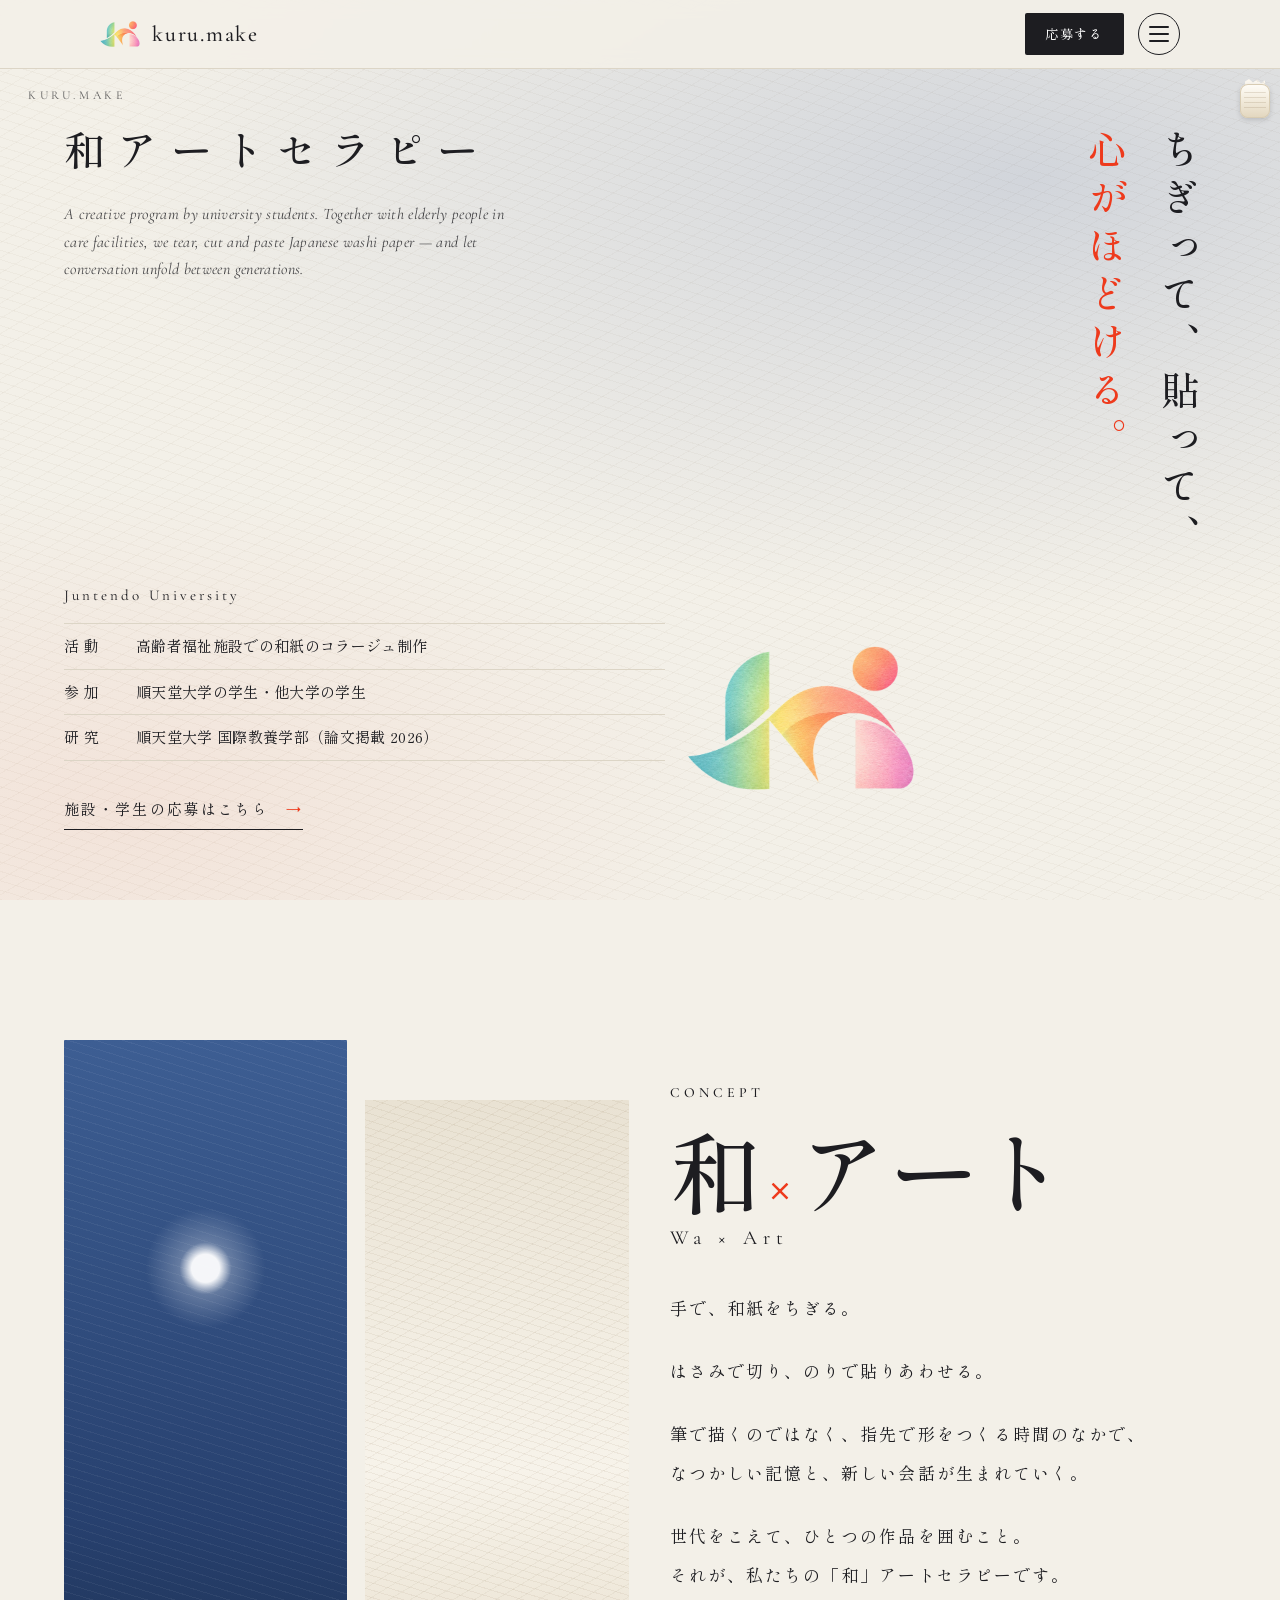
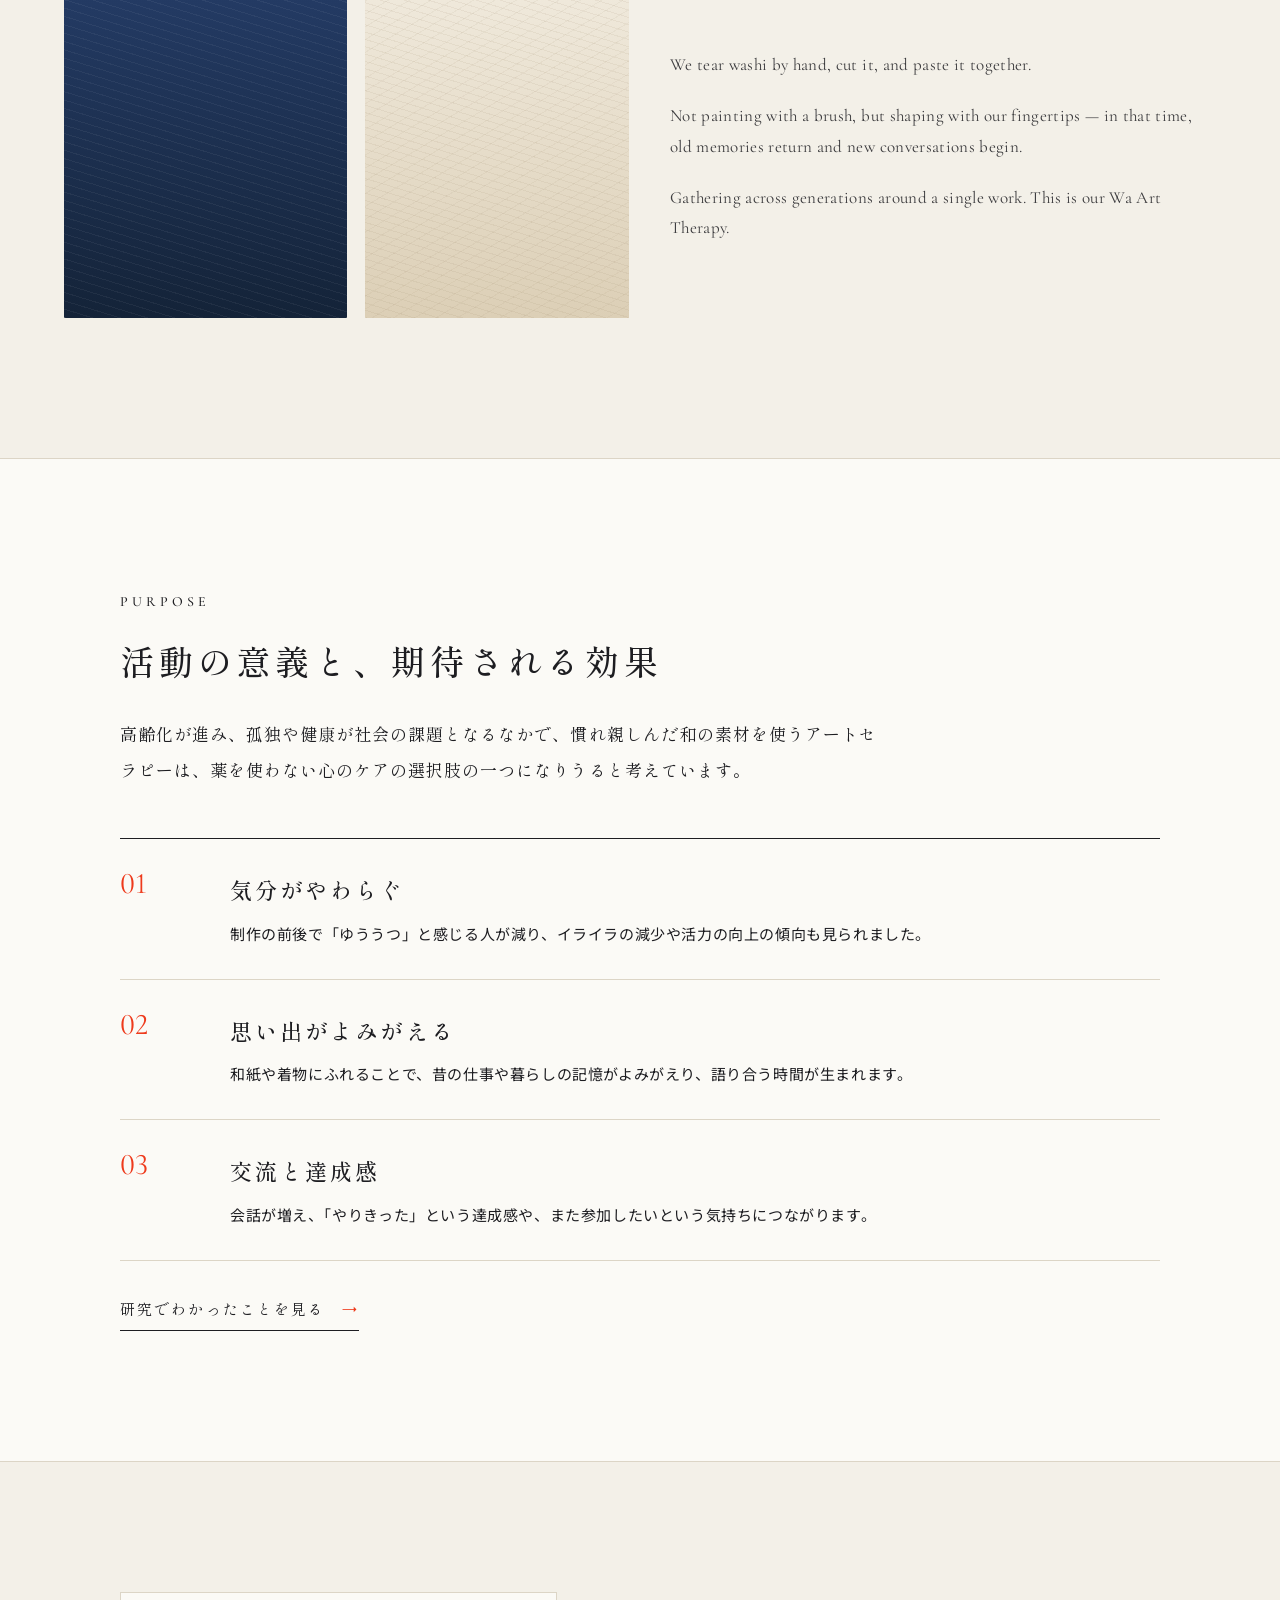
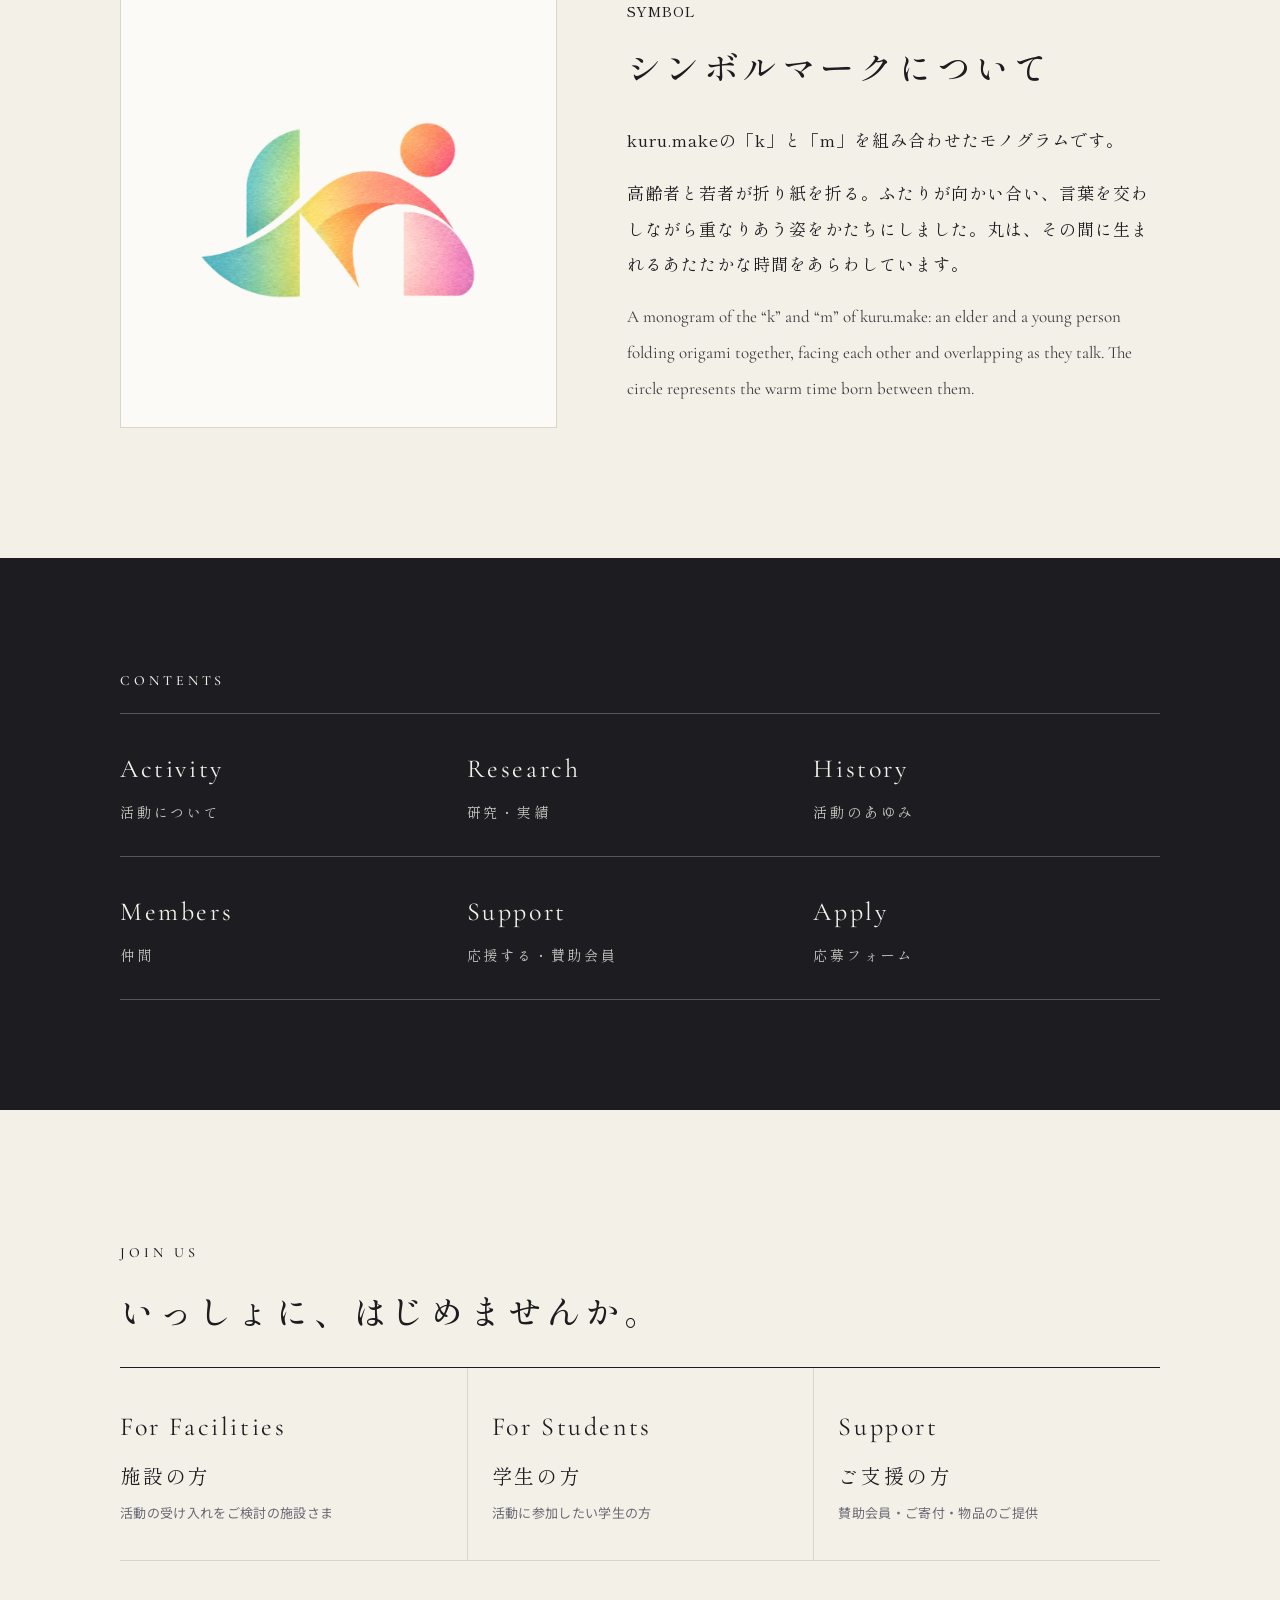
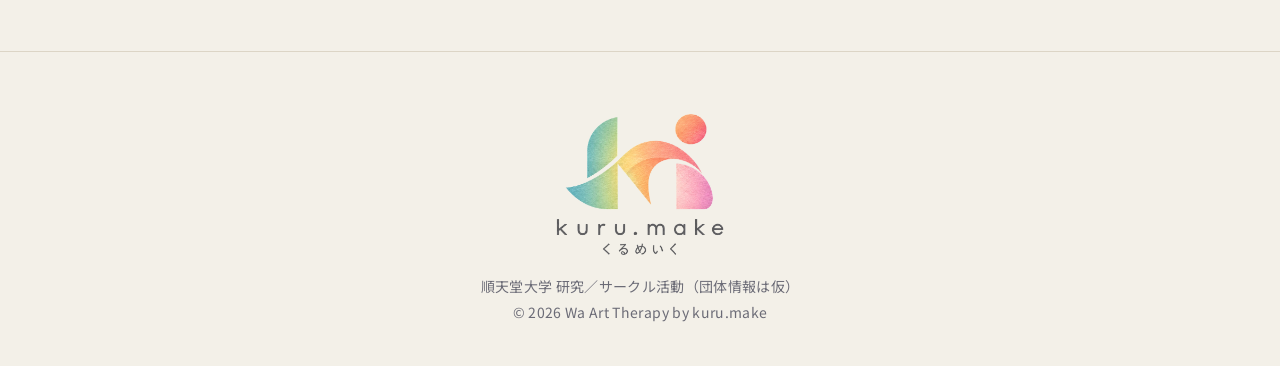
==== commit 4048e3ef: "Replace logo, mark and favicon with the finalized watercolor logo Co-Authored-By: Claude Opus 5.5 <n" ====
--- a/index.html
+++ b/index.html
@@ -11,14 +11,14 @@
 <link rel="preconnect" href="https://fonts.googleapis.com">
 <link rel="preconnect" href="https://fonts.gstatic.com" crossorigin>
 <link href="https://fonts.googleapis.com/css2?family=Noto+Sans+JP:wght@400;500;700&family=Shippori+Mincho:wght@400;500;600&family=Cormorant+Garamond:ital,wght@0,400;0,500;1,400&display=swap" rel="stylesheet">
-<link rel="stylesheet" href="style.css?v=22">
+<link rel="stylesheet" href="style.css?v=27">
 </head>
 <body>
 
 
 <header>
   <div class="container nav">
-    <a href="index.html" class="logo"><img src="assets/mark.png" alt="" width="40" height="25"><span>kuru.make</span></a>
+    <a href="index.html" class="logo"><img src="assets/mark.png" alt="" width="40" height="26"><span>kuru.make</span></a>
     <div class="nav-right">
       <a href="apply.html" class="btn small">応募する</a>
       <button class="menu-btn" aria-label="メニューを開く" aria-expanded="false" aria-controls="menu"><span></span><span></span><span></span></button>
@@ -105,8 +105,8 @@
       <p class="ed-kicker">Symbol</p>
       <h2 class="ed-h2">シンボルマークについて</h2>
       <p>kuru.makeの「k」と「m」を組み合わせたモノグラムです。</p>
-      <p>高齢者と若者が折り紙を折る。ふたりが向かい合い、言葉を交わしながら重なりあう姿をかたちにしました。朱の丸は、その間に生まれるあたたかな時間をあらわしています。</p>
-      <p class="ed-en-s">A monogram of the “k” and “m” of kuru.make: an elder and a young person folding origami together, facing each other and overlapping as they talk. The red circle represents the warm time born between them.</p>
+      <p>高齢者と若者が折り紙を折る。ふたりが向かい合い、言葉を交わしながら重なりあう姿をかたちにしました。丸は、その間に生まれるあたたかな時間をあらわしています。</p>
+      <p class="ed-en-s">A monogram of the “k” and “m” of kuru.make: an elder and a young person folding origami together, facing each other and overlapping as they talk. The circle represents the warm time born between them.</p>
     </div>
   </div>
 </section>
@@ -144,7 +144,7 @@
 
 <footer>
   <div class="container">
-    <img class="footer-logo" src="assets/logo.png" alt="kuru.make" width="190" height="137">
+    <img class="footer-logo" src="assets/logo.png" alt="kuru.make" width="190" height="162">
     <p>順天堂大学 研究／サークル活動（団体情報は仮）</p>
     <p>© 2026 Wa Art Therapy by kuru.make</p>
   </div>
@@ -157,6 +157,6 @@
 document.querySelectorAll('.fade').forEach(el => io.observe(el));
 </script>
 <script src="menu.js?v=4"></script>
-<script src="motion.js?v=7"></script>
+<script src="motion.js?v=8"></script>
 </body>
 </html>
--- a/style.css
+++ b/style.css
@@ -1123,3 +1123,112 @@
 .sp-only { display: none; }
 @media (max-width: 860px) { .sp-only { display: inline; } }
 .order-note { font-family: var(--font-serif); font-size: 13px; letter-spacing: .1em; color: var(--muted); margin: -14px 0 18px; }
+
+/* ===== 活動のあゆみ：5つの時期の帯 ===== */
+.strip.plum { --paper: #E6D0D8; --deep: #A8717F; }
+.periods { height: 660px; }
+.periods .strip .ttl { font-size: clamp(28px, 2.8vw, 40px); letter-spacing: .3em; }
+.periods .strip .sub { font-size: 13px; letter-spacing: .24em; }
+.periods .strip .dot { width: 90px; height: 90px; }
+.periods:hover .strip, .periods.has-open .strip { flex-grow: .8; }
+.periods .strip:hover, .periods .strip:focus-visible, .periods .strip.open { flex-grow: 3.2 !important; }
+.periods .strip .detail { left: auto; right: 24px; top: 36px; bottom: auto; max-height: calc(100% - 72px); width: min(380px, calc(100% - 120px)); padding: 22px 22px 10px; overflow: auto; }
+.periods .strip .detail h3 { font-size: 20px; margin-bottom: 10px; display: flex; align-items: baseline; gap: 12px; }
+.periods .strip .detail h3 small { font-size: 13px; letter-spacing: .14em; color: var(--muted); }
+.acts { list-style: none; }
+.acts li { display: grid; grid-template-columns: 3.4em 1fr; gap: 10px; padding: 14px 0; border-top: 1px solid var(--line); }
+.acts b { font-family: var(--font-en); font-weight: 500; font-size: 20px; color: var(--deep); filter: brightness(.8); line-height: 1.3; font-variant-numeric: lining-nums; }
+.acts .tag { margin: 0 8px 4px 0 !important; font-size: 11px !important; padding: 0 8px !important; vertical-align: 2px; }
+.acts strong { font-family: var(--font-serif); font-weight: 500; font-size: 16px; letter-spacing: .08em; }
+.acts p { font-size: 14px !important; line-height: 1.8 !important; margin-top: 2px !important; color: #3b3b42; }
+.hist-note { margin-top: 26px; font-family: var(--font-serif); font-size: 13px; letter-spacing: .06em; opacity: .6; }
+@media (max-width: 860px) {
+  .periods { height: auto; }
+  .periods .strip .ttl, .periods .strip:hover .ttl, .periods .strip.open .ttl { font-size: 21px; letter-spacing: .14em; }
+  .periods .strip .detail { position: relative; top: auto; right: auto; bottom: auto; left: auto; width: auto; overflow: visible; padding: 6px 16px 4px; }
+  .acts li { grid-template-columns: 3em 1fr; padding: 12px 0; }
+  .acts li:first-child { border-top: none; }
+}
+@media (max-width: 860px) { .periods .strip .detail h3 { display: none; } }
+
+/* ===== 活動のあゆみ：帯は動かさない（v11） ===== */
+.periods { height: 500px; }
+.periods .strip, .periods:hover .strip, .periods.has-open .strip,
+.periods .strip:hover, .periods .strip:focus-visible, .periods .strip.open { flex-grow: 1 !important; }
+.periods .strip { transition: filter .2s; }
+.periods .strip::before { content: ""; position: absolute; left: 0; right: 0; top: 0; height: 4px; background: var(--shu); opacity: 0; transition: opacity .2s; z-index: 2; }
+.periods .strip:hover { filter: brightness(.97); }
+.periods .strip:hover::before { opacity: .35; }
+.periods .strip.is-active::before { opacity: 1; }
+.periods .strip.is-active { filter: brightness(.95); }
+.periods .strip .ttl, .periods .strip:hover .ttl, .periods .strip.open .ttl { left: 50%; transform: translateX(-50%); transition: none; }
+.periods .strip .detail { display: none; }
+
+.period-panel { margin: 40px 0 90px; background: var(--white); border: 1px solid var(--line); border-top: 2px solid var(--shu); padding: 34px 40px 20px; transition: opacity .18s ease; }
+.period-panel.fading { opacity: 0; }
+.period-panel h3 { font-family: var(--font-serif); font-weight: 500; font-size: 26px; letter-spacing: .14em; display: flex; align-items: baseline; gap: 14px; margin-bottom: 12px; }
+.period-panel h3 small { font-size: 14px; letter-spacing: .14em; color: var(--muted); }
+.period-panel .acts { display: grid; grid-template-columns: repeat(auto-fit, minmax(260px, 1fr)); column-gap: 36px; }
+.period-panel .tag { display: inline-block; color: #fff; background: var(--deep); }
+.period-panel.spring { --deep: #B5847E; } .period-panel.summer { --deep: #7D9068; }
+.period-panel.autumn { --deep: #B0704E; } .period-panel.winter { --deep: #52668A; } .period-panel.plum { --deep: #A8717F; }
+@media (prefers-reduced-motion: reduce) { .period-panel, .periods .strip, .periods .strip::before { transition: none; } }
+
+@media (max-width: 860px) {
+  .period-panel { display: none; }
+  .periods .strip.open .detail { display: block; }
+  .periods .strip, .periods .strip .detail { transition: none; }
+  .periods .strip::before { display: none; }
+  .periods .strip.is-active { filter: none; }
+}
+@media (max-width: 860px) { .periods { height: auto; } }
+
+/* ===== 仲間：3項目（大学生・施設・協力者） ===== */
+.member-index { list-style: none; display: grid; grid-template-columns: repeat(3, 1fr); border-top: 1px solid var(--ink); margin: 30px 0 20px; }
+.member-index a { display: flex; flex-direction: column; gap: 4px; padding: 22px 20px 22px 0; border-bottom: 1px solid var(--line); transition: color .2s; }
+.member-index li + li a { padding-left: 20px; border-left: 1px solid var(--line); }
+.member-index a:hover { color: var(--shu); }
+.member-index .ja-t { font-size: 18px; opacity: 1; letter-spacing: .14em; }
+.member-index em { font-style: normal; font-family: var(--font-en); font-size: 20px; color: var(--shu); margin-left: 10px; }
+.member-group { padding-top: 40px; scroll-margin-top: 80px; }
+.profiles-title { display: flex; align-items: baseline; gap: 14px; margin: 20px 0 20px; padding-bottom: 12px; border-bottom: 1px solid var(--line); }
+.profiles-title .en-s { font-family: var(--font-en); font-size: 13px; letter-spacing: .28em; text-transform: uppercase; color: var(--muted); order: 2; }
+.avatar .ini { font-family: var(--font-en); font-weight: 500; font-size: 30px; letter-spacing: .06em; }
+.member-group .empty { font-family: var(--font-serif); color: var(--muted); }
+@media (max-width: 860px) {
+  .member-index { grid-template-columns: 1fr 1fr 1fr; }
+  .member-index a { padding: 16px 8px 16px 0; }
+  .member-index li + li a { padding-left: 10px; }
+  .member-index .en-t { font-size: 16px; }
+  .member-index .ja-t { font-size: 14px; letter-spacing: .06em; }
+}
+
+/* ===== ページ目次（仲間ページと同じ形を全ページに） ===== */
+.page-index { margin: 60px 0 0; }
+.page-index + * { margin-top: 0; }
+.page-hero + .container + section { padding-top: 80px; }
+section[id], [data-index] { scroll-margin-top: 80px; }
+
+/* 応募フォームのタブも同じ形に */
+.tabs { display: grid; grid-template-columns: repeat(3, 1fr); gap: 0; border-top: 1px solid var(--ink); border-bottom: none; margin-top: 40px; }
+.tab, body.is-formal .tab { display: flex; flex-direction: column; align-items: flex-start; gap: 4px; padding: 22px 20px 22px 0; border: none; border-bottom: 1px solid var(--line); background: transparent; color: var(--ink); text-align: left; transition: color .2s; }
+.tab + .tab, body.is-formal .tab + .tab { padding-left: 20px; border-left: 1px solid var(--line); }
+.tab:hover { color: var(--shu); }
+.tab .ja-t { font-size: 18px; opacity: 1; letter-spacing: .14em; }
+.tab.active, body.is-formal .tab.active { background: transparent; color: var(--ink); border-bottom: 2px solid var(--shu); }
+.tab.active .ja-t { color: var(--shu); }
+.tab.active .en-t::after { content: "  ●"; font-size: 10px; color: var(--shu); vertical-align: middle; }
+@media (max-width: 860px) {
+  .page-index { margin-top: 40px; }
+  .page-hero + .container + section { padding-top: 60px; }
+  .page-index .en-t, .tab .en-t { font-size: 15px; }
+  .page-index .ja-t, .tab .ja-t { font-size: 13px; letter-spacing: .04em; }
+  .tab, body.is-formal .tab { padding: 16px 8px 16px 0; }
+  .tab + .tab, body.is-formal .tab + .tab { padding-left: 10px; }
+}
+.member-index li { display: flex; }
+.member-index li > a { flex: 1; }
+@media (max-width: 860px) { .tab.active .en-t::after { content: none; } }
+
+/* 参加者の声（袋とじなし） */
+.voice-label { display: block; font-family: var(--font-serif); font-size: 13px; letter-spacing: .2em; color: var(--shu); margin-bottom: 14px; padding-bottom: 10px; border-bottom: 1px solid var(--line); }
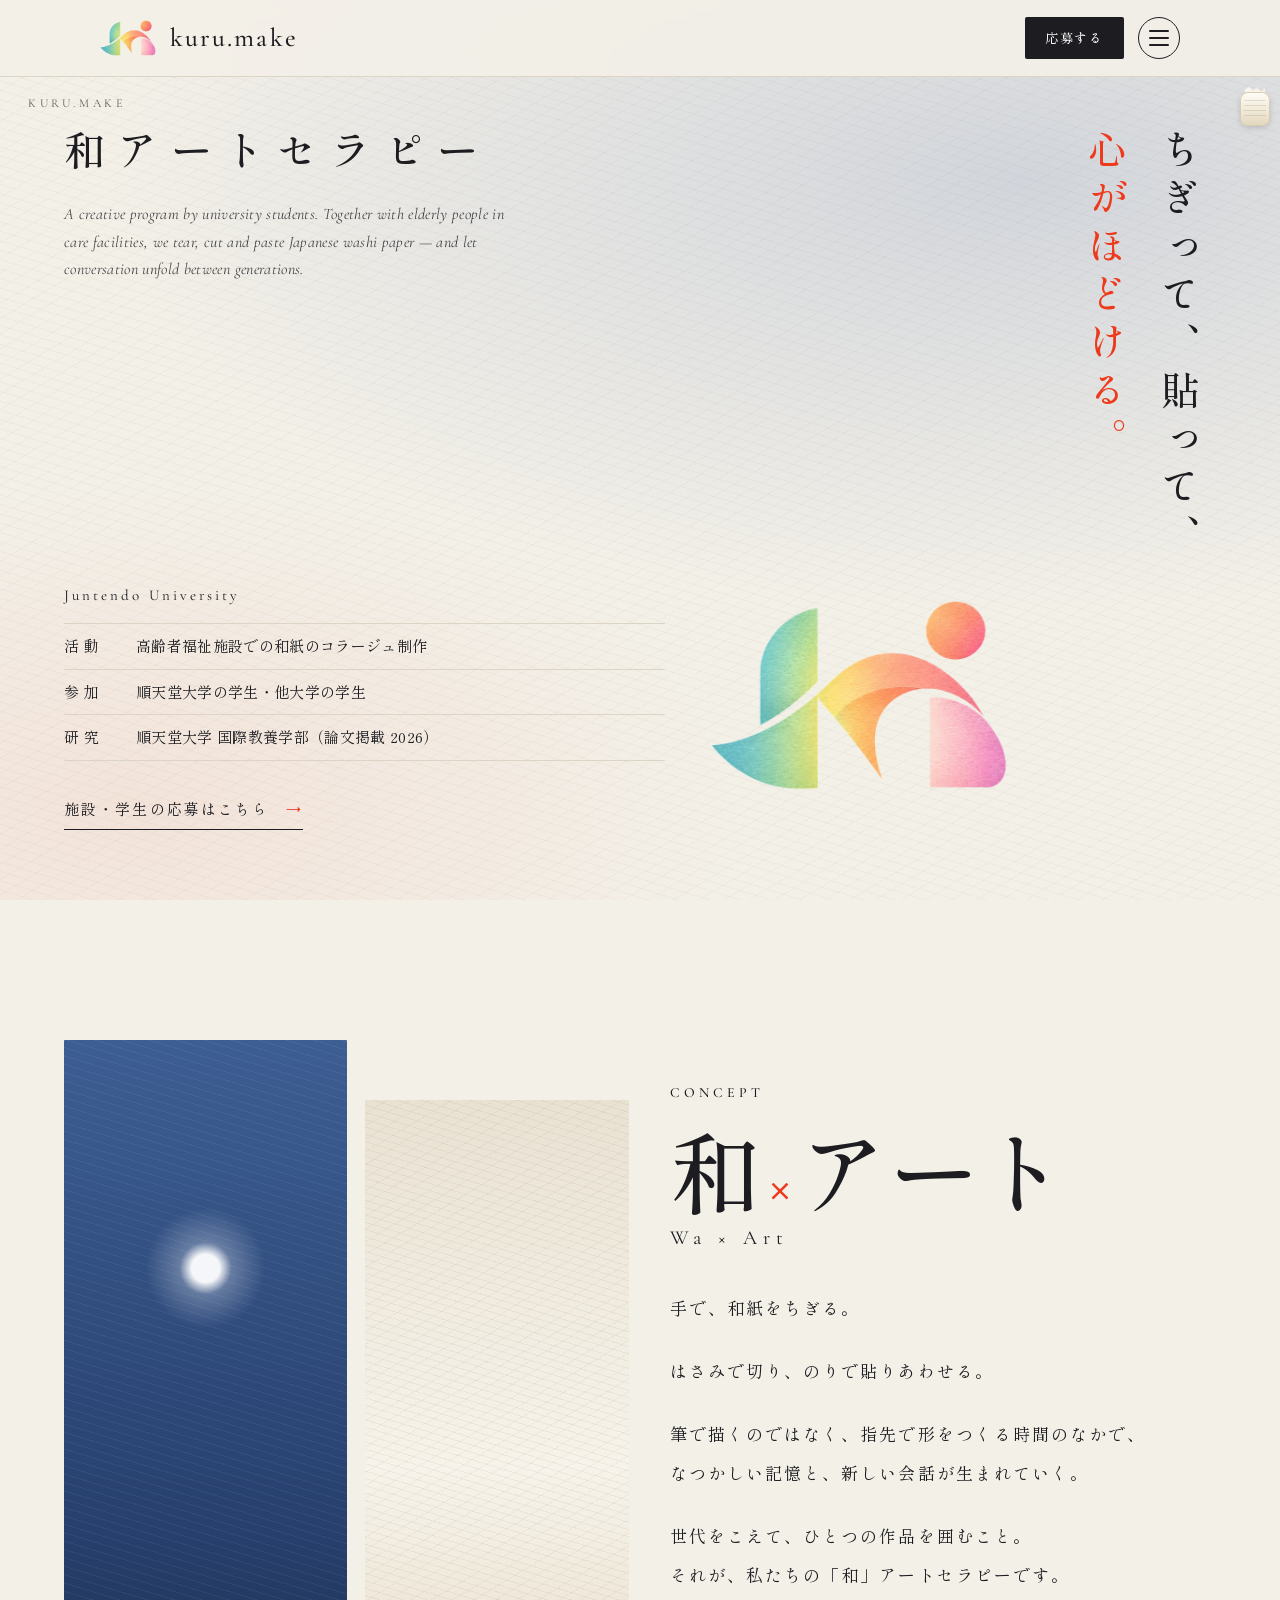
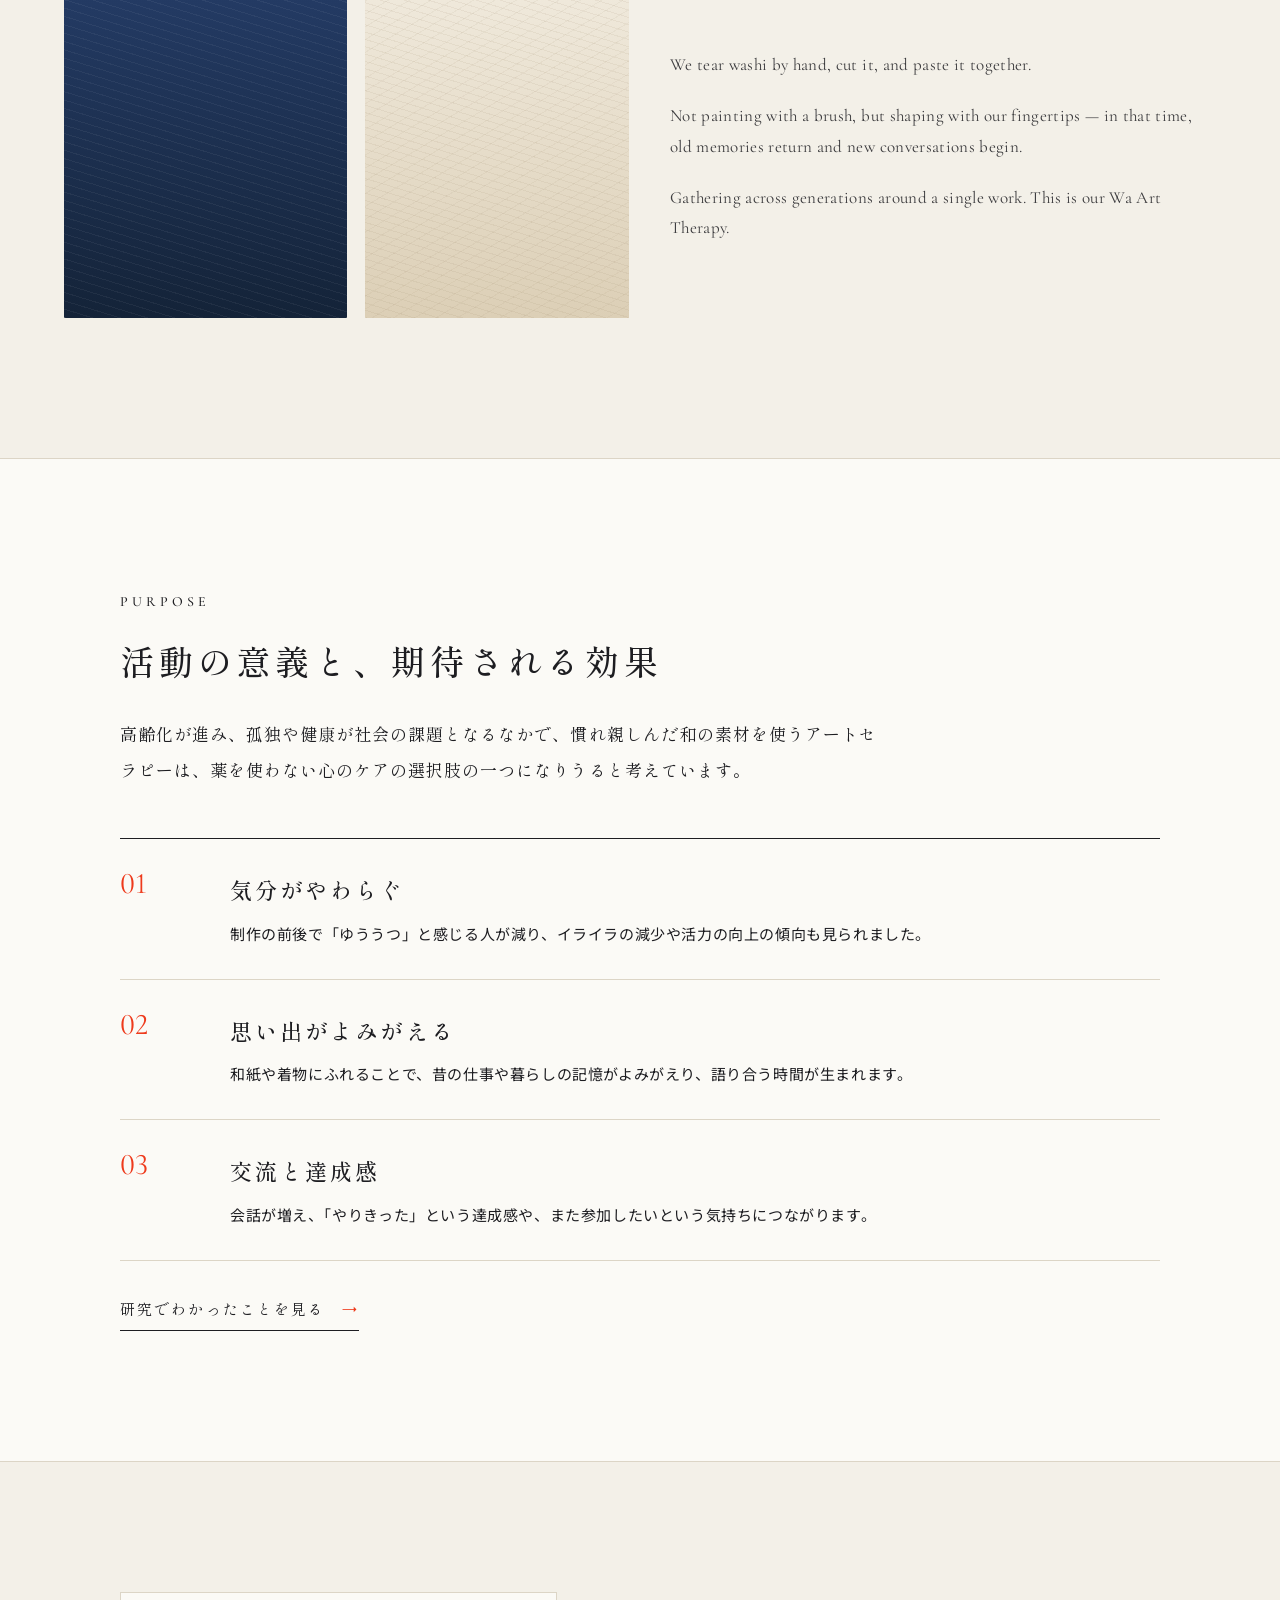
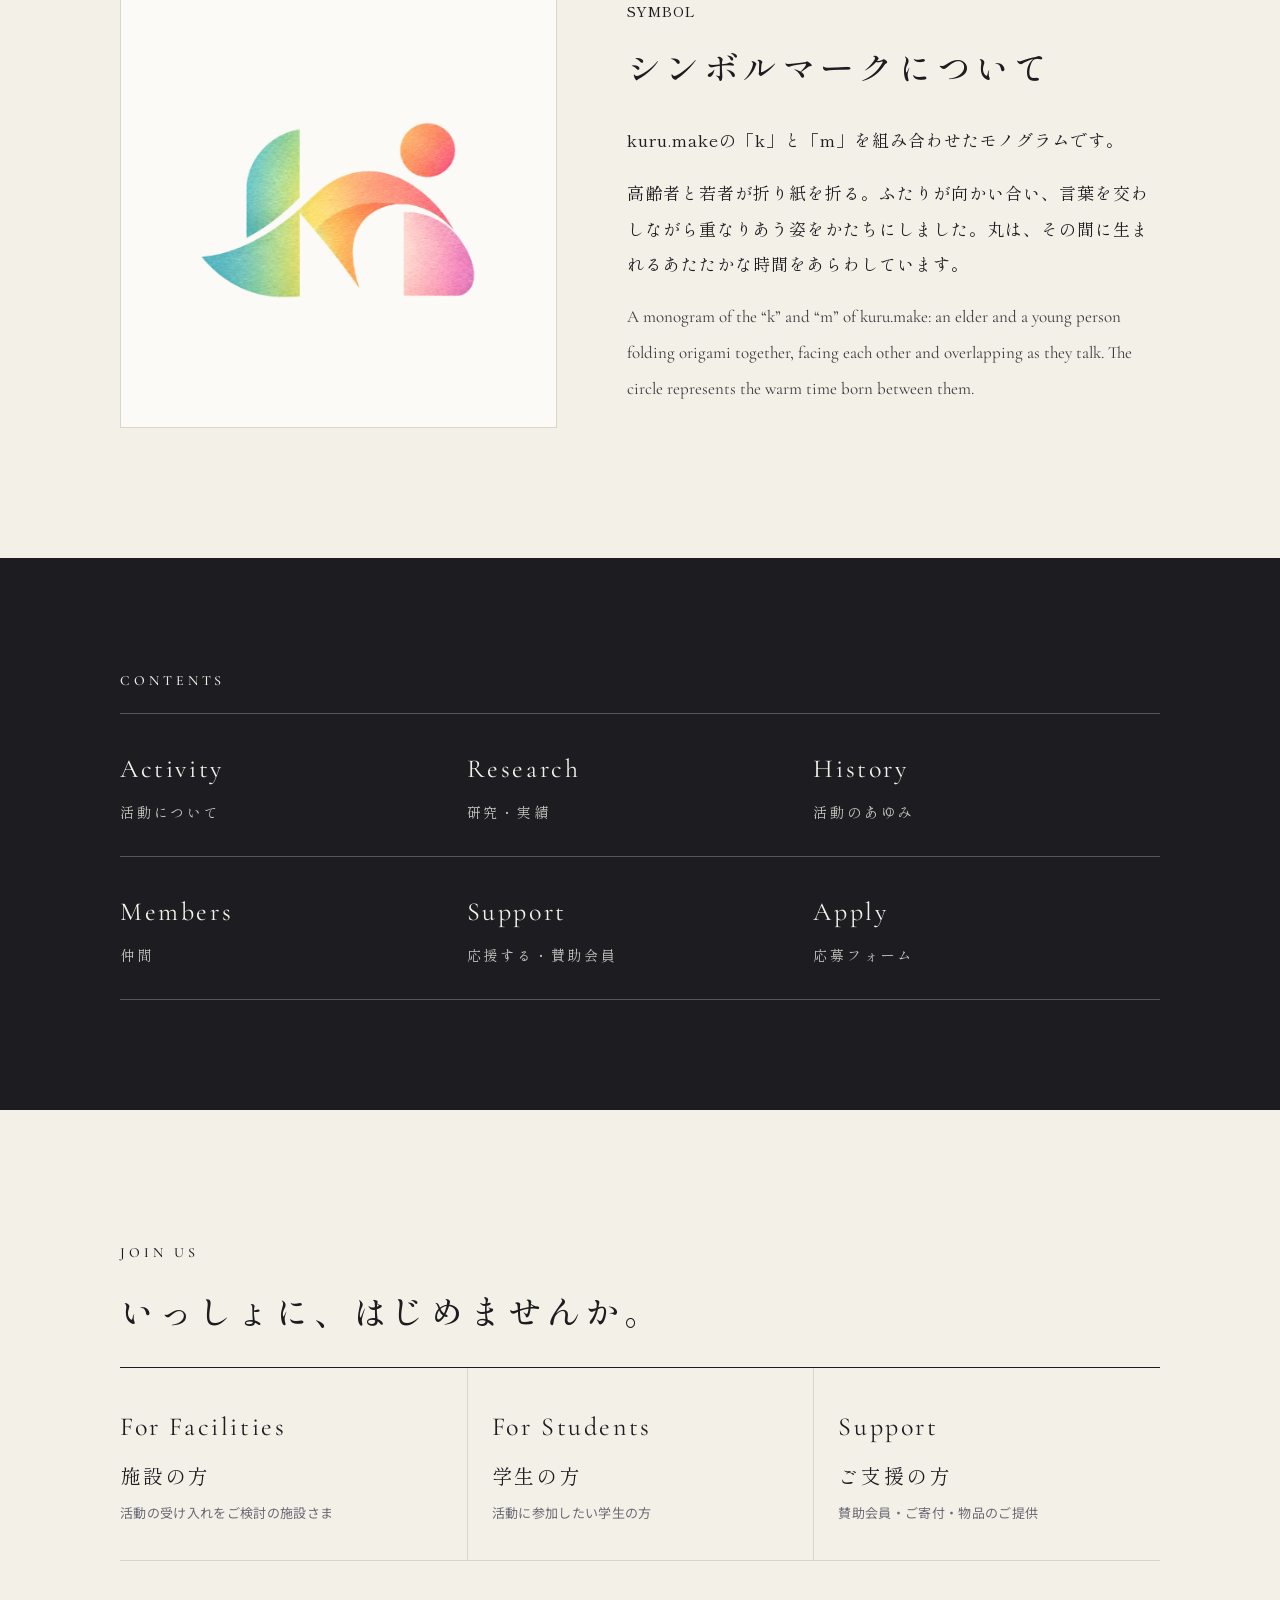
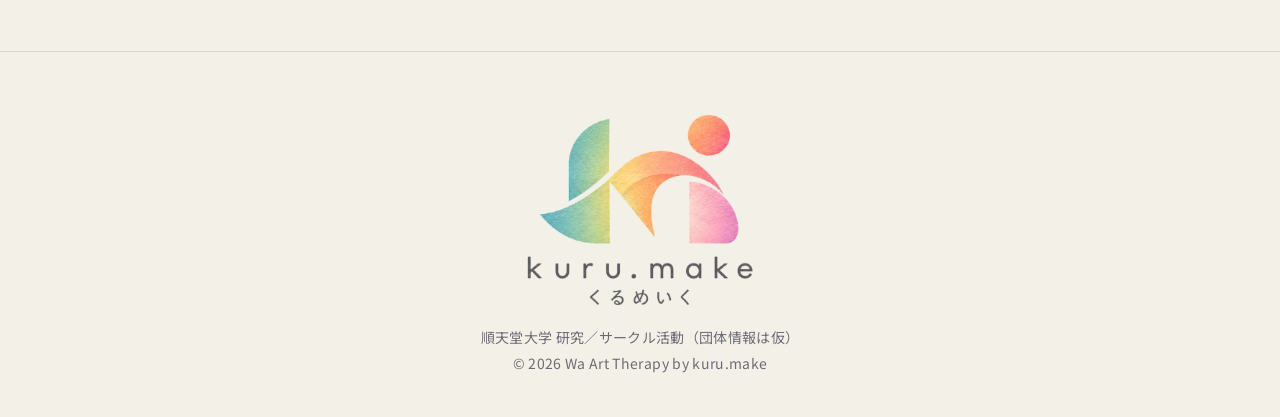
==== commit 189dc682: "Enlarge header, hero and footer logos Co-Authored-By: Claude Opus 5.5 <noreply@anthropic.com> Claude" ====
--- a/index.html
+++ b/index.html
@@ -11,7 +11,7 @@
 <link rel="preconnect" href="https://fonts.googleapis.com">
 <link rel="preconnect" href="https://fonts.gstatic.com" crossorigin>
 <link href="https://fonts.googleapis.com/css2?family=Noto+Sans+JP:wght@400;500;700&family=Shippori+Mincho:wght@400;500;600&family=Cormorant+Garamond:ital,wght@0,400;0,500;1,400&display=swap" rel="stylesheet">
-<link rel="stylesheet" href="style.css?v=27">
+<link rel="stylesheet" href="style.css?v=28">
 </head>
 <body>
 
--- a/style.css
+++ b/style.css
@@ -1232,3 +1232,24 @@
 
 /* 参加者の声（袋とじなし） */
 .voice-label { display: block; font-family: var(--font-serif); font-size: 13px; letter-spacing: .2em; color: var(--shu); margin-bottom: 14px; padding-bottom: 10px; border-bottom: 1px solid var(--line); }
+
+/* ===== ロゴを大きく（v15） ===== */
+.nav { height: 76px; }
+.menu { top: 76px; }
+.logo { gap: 14px; }
+.logo img { width: 56px; }
+.logo span { font-size: 26px; }
+.footer-logo { width: 230px; }
+.ed-hero-mark { width: min(24vw, 300px); }
+.roll-bar { top: 92px; }
+.ed-section-label { top: 92px; }
+@media (max-width: 860px) {
+  .nav { height: 66px; }
+  .menu { top: 66px; }
+  .logo { gap: 10px; }
+  .logo img { width: 44px; }
+  .logo span { font-size: 21px; }
+  .footer-logo { width: 190px; }
+  .roll-bar { top: 76px; }
+}
+@media (min-width: 861px) { .ed-hero-mark { right: 18%; } }
